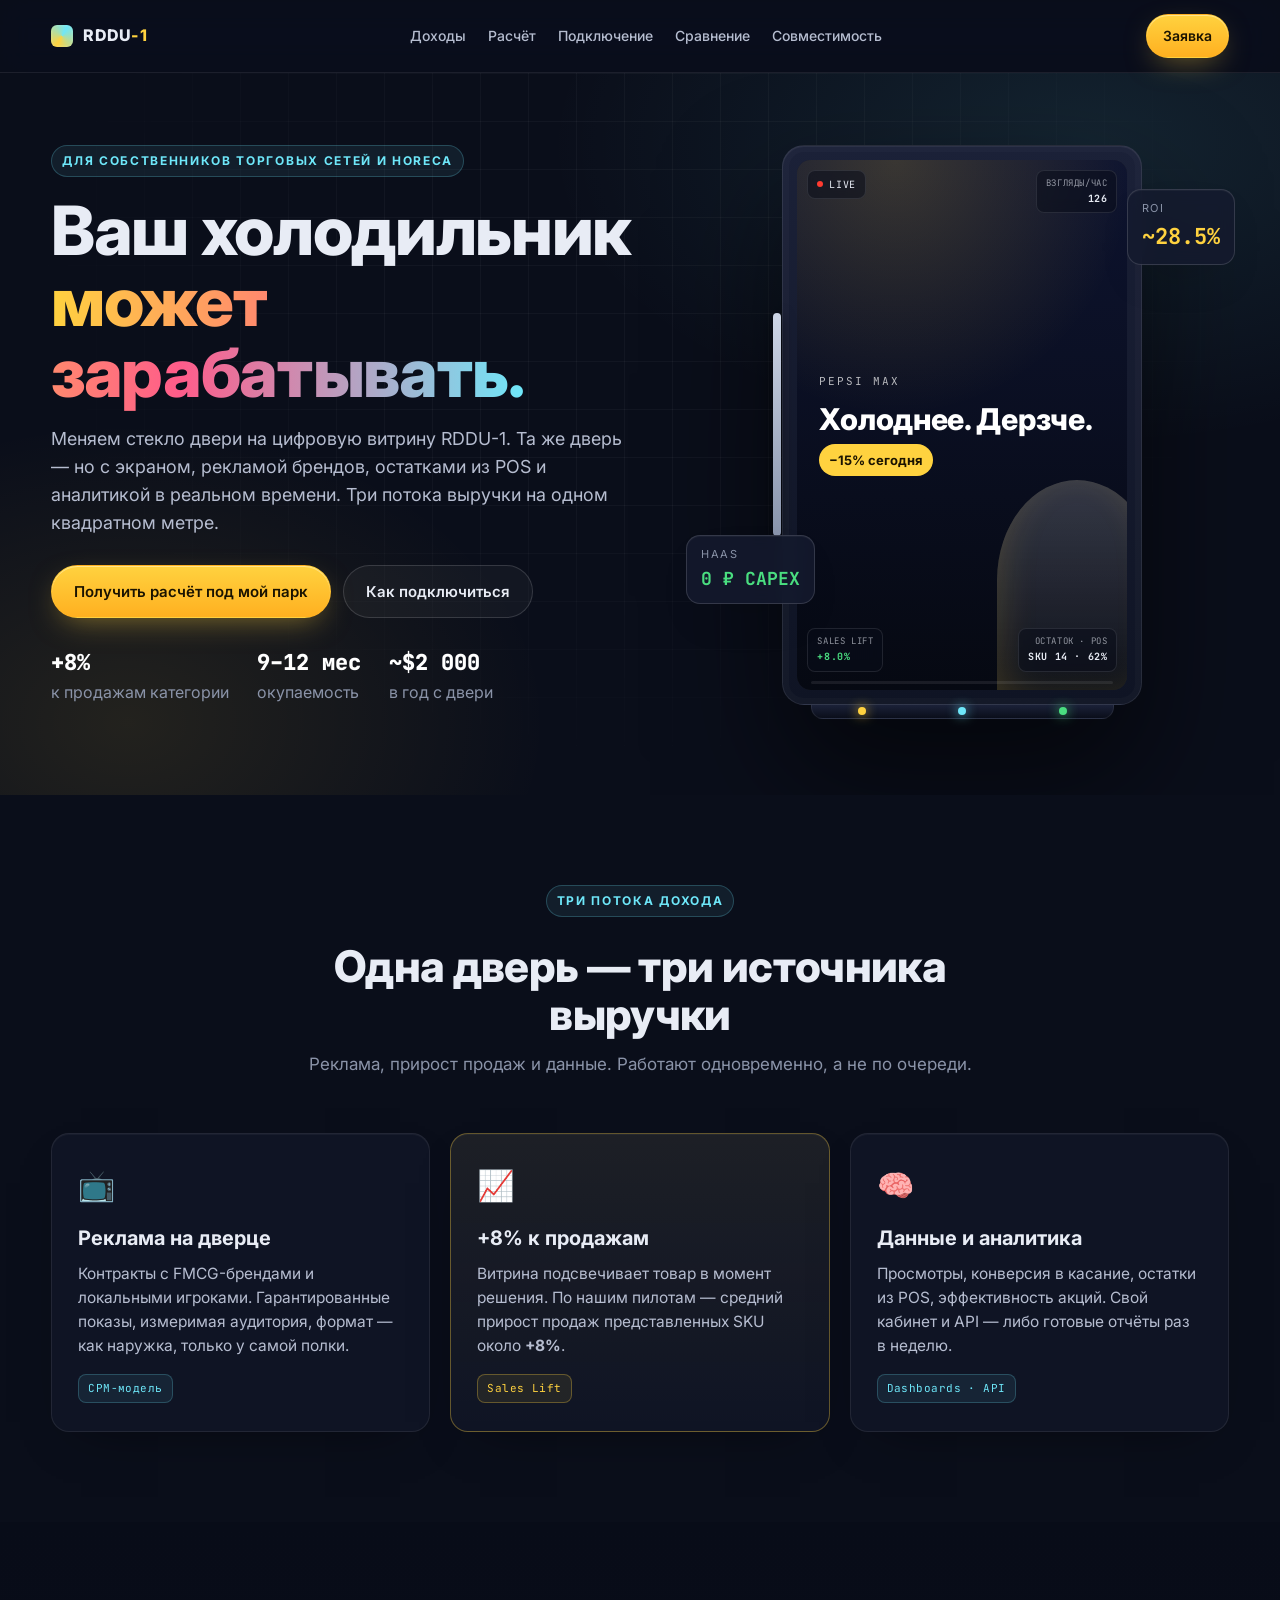
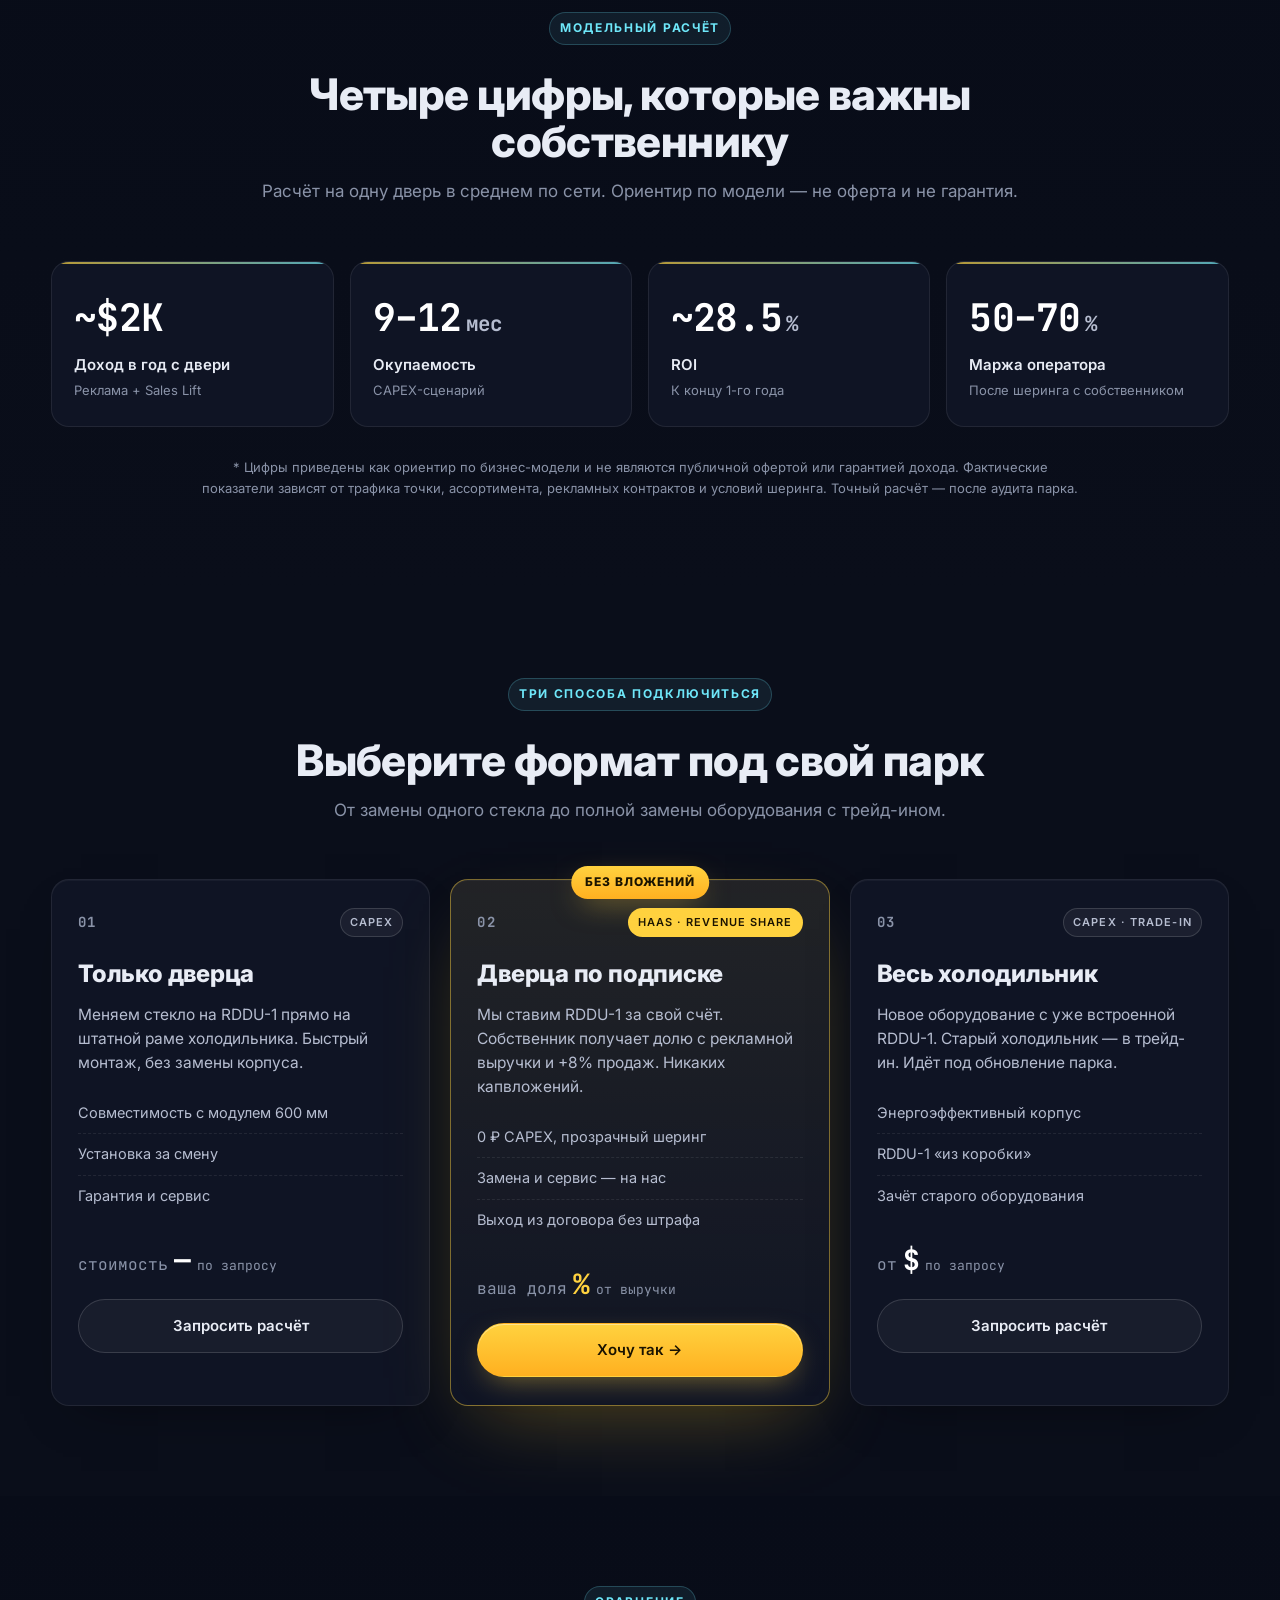
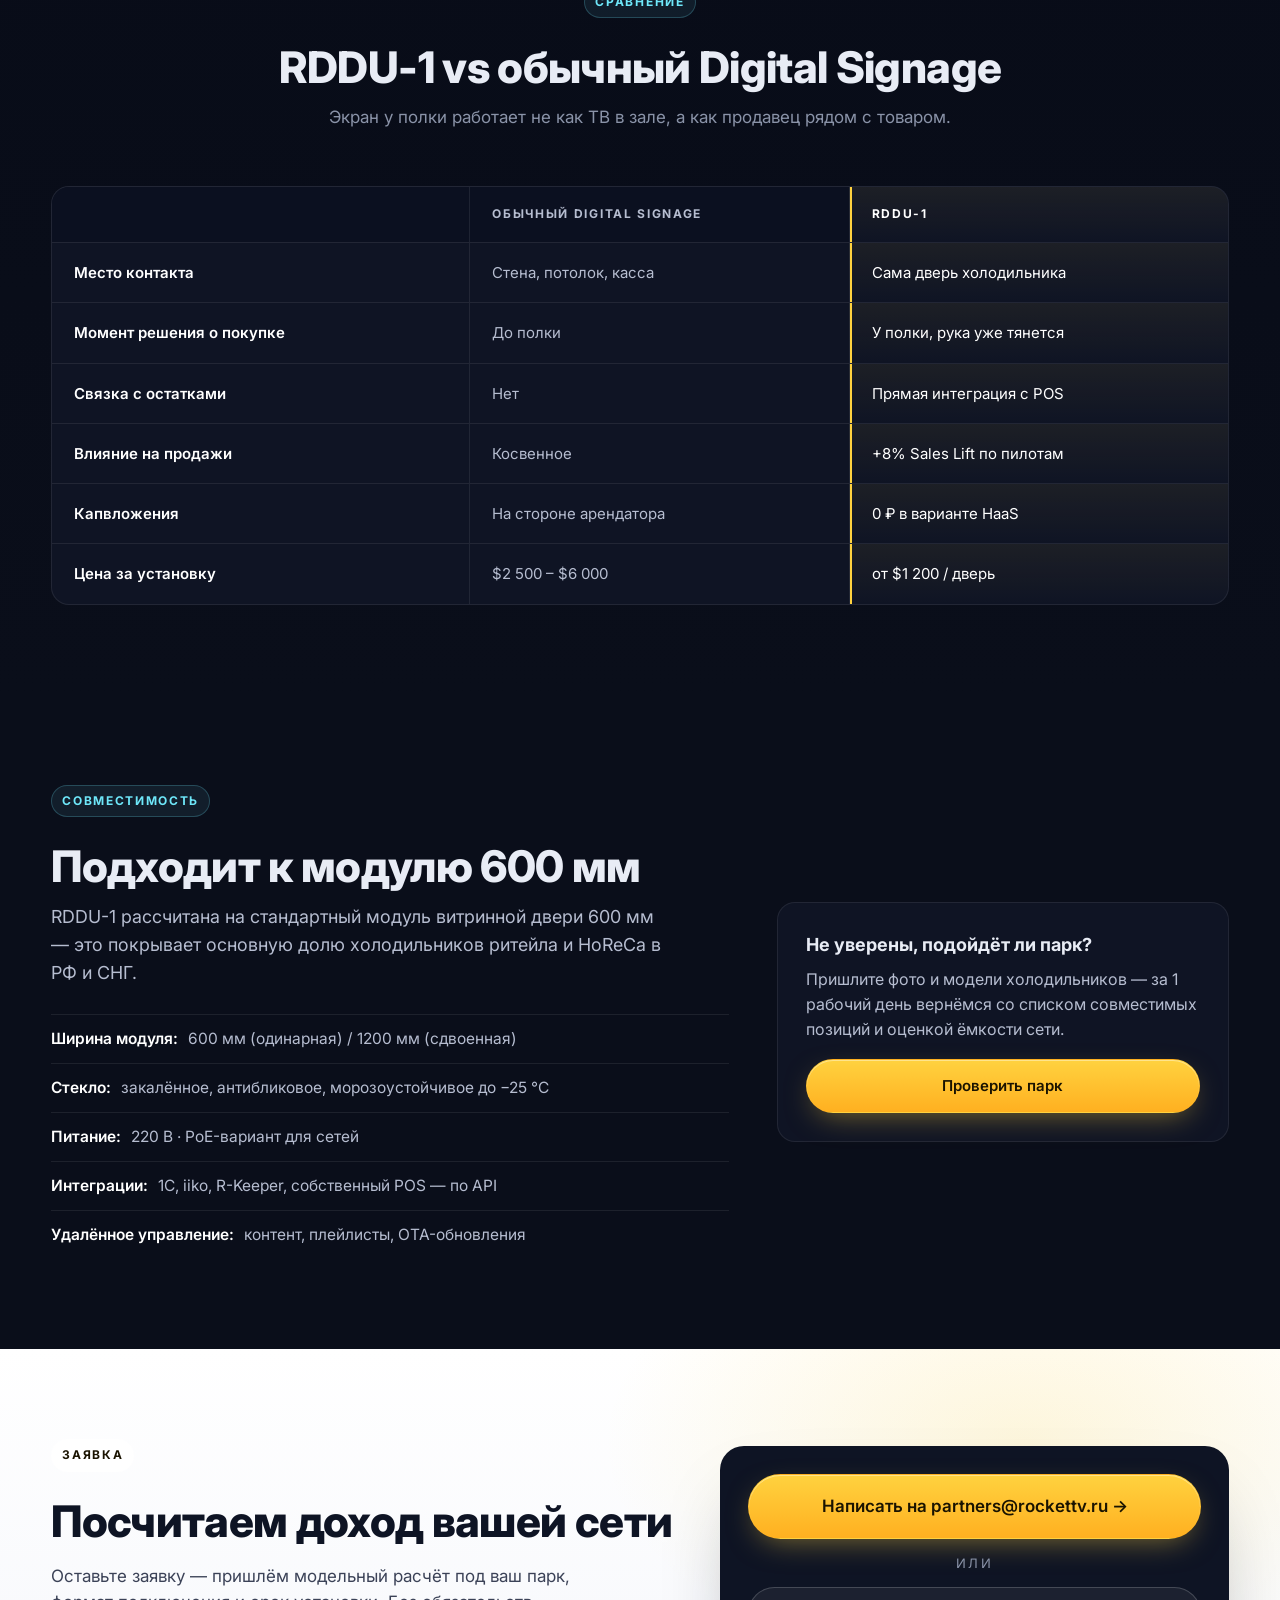
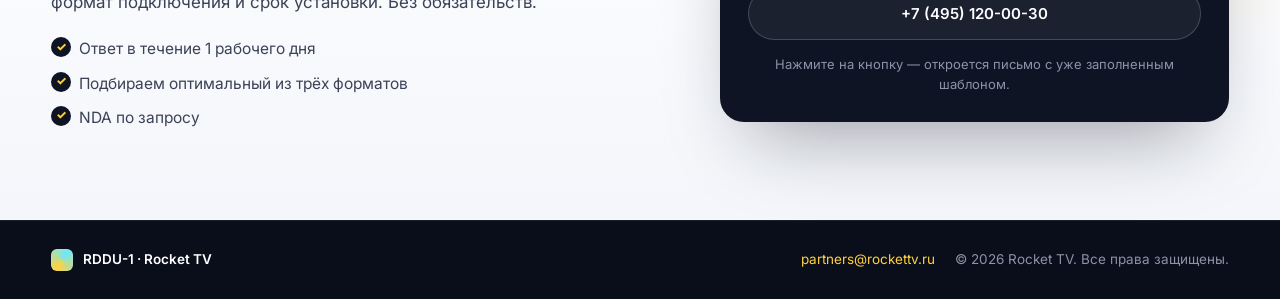
==== index.html @ 563e914f "feat: initial RDDU-1 landing" ====
<!doctype html>
<html lang="ru">
<head>
<meta charset="utf-8" />
<meta name="viewport" content="width=device-width, initial-scale=1, viewport-fit=cover" />
<meta name="theme-color" content="#0A0E1A" />
<title>RDDU-1 — Ваш холодильник может зарабатывать</title>
<meta name="description" content="Цифровая дверь-витрина для торгового холодильника: реклама, +8% к продажам, данные с POS. Три способа подключения, окупаемость 9–12 месяцев." />
<link rel="preconnect" href="https://fonts.googleapis.com" />
<link rel="preconnect" href="https://fonts.gstatic.com" crossorigin />
<link href="https://fonts.googleapis.com/css2?family=Inter:wght@400;500;600;700;800&family=JetBrains+Mono:wght@500;700&display=swap" rel="stylesheet" />
<link rel="stylesheet" href="styles.css" />
</head>
<body>

<!-- HEADER -->
<header class="hdr" id="top">
  <div class="wrap hdr__inner">
    <a class="logo" href="#top" aria-label="RDDU-1">
      <span class="logo__mark" aria-hidden="true"></span>
      <span class="logo__text">RDDU<span>-1</span></span>
    </a>
    <nav class="nav" aria-label="Главная навигация">
      <a href="#streams">Доходы</a>
      <a href="#math">Расчёт</a>
      <a href="#ways">Подключение</a>
      <a href="#vs">Сравнение</a>
      <a href="#fit">Совместимость</a>
    </nav>
    <a class="btn btn--primary btn--sm" href="#cta">Заявка</a>
  </div>
</header>

<!-- HERO -->
<section class="hero">
  <div class="wrap hero__grid">
    <div class="hero__copy">
      <span class="eyebrow">Для собственников торговых сетей и HoReCa</span>
      <h1 class="h1">
        Ваш холодильник <br />
        <span class="grad">может зарабатывать.</span>
      </h1>
      <p class="lead">
        Меняем стекло двери на цифровую витрину RDDU-1. Та же дверь — но с экраном,
        рекламой брендов, остатками из POS и аналитикой в реальном времени.
        Три потока выручки на одном квадратном метре.
      </p>
      <div class="hero__cta">
        <a class="btn btn--primary" href="#cta">Получить расчёт под мой парк</a>
        <a class="btn btn--ghost" href="#ways">Как подключиться</a>
      </div>
      <ul class="hero__bullets" role="list">
        <li><b>+8%</b> к продажам категории</li>
        <li><b>9–12 мес</b> окупаемость</li>
        <li><b>~$2 000</b> в год с двери</li>
      </ul>
    </div>

    <!-- DOOR MOCKUP -->
    <div class="hero__mock" aria-hidden="true">
      <div class="door" id="door">
        <div class="door__frame">
          <div class="door__handle"></div>
          <div class="door__screen">
            <div class="screen__glare"></div>

            <!-- Ad slide -->
            <div class="ad ad--show" data-ad="0">
              <div class="ad__brand">PEPSI MAX</div>
              <div class="ad__title">Холоднее. Дерзче.</div>
              <div class="ad__sub">−15% сегодня</div>
              <div class="ad__bottle"></div>
            </div>
            <div class="ad" data-ad="1">
              <div class="ad__brand">RED BULL</div>
              <div class="ad__title">Энергия рядом</div>
              <div class="ad__sub">Полка 2 · 4 банки</div>
              <div class="ad__bottle ad__bottle--red"></div>
            </div>
            <div class="ad" data-ad="2">
              <div class="ad__brand">МОЛОКО · ЭКО-ФЕРМА</div>
              <div class="ad__title">Свежая поставка</div>
              <div class="ad__sub">2 ч назад</div>
              <div class="ad__bottle ad__bottle--milk"></div>
            </div>

            <!-- Live HUD overlays -->
            <div class="hud hud--tl">
              <span class="hud__dot"></span> LIVE
            </div>
            <div class="hud hud--tr">
              <span class="hud__label">Взгляды/час</span>
              <span class="hud__val" id="views">128</span>
            </div>
            <div class="hud hud--bl">
              <span class="hud__label">Sales Lift</span>
              <span class="hud__val hud__val--up">+8.0%</span>
            </div>
            <div class="hud hud--br">
              <span class="hud__label">Остаток · POS</span>
              <span class="hud__val">SKU 14 · 62%</span>
            </div>

            <!-- progress bar -->
            <div class="progress"><i></i></div>
          </div>
        </div>
        <div class="door__shelf">
          <span></span><span></span><span></span>
        </div>
      </div>
      <div class="floor"></div>
      <div class="badge-roi">
        <span>ROI</span>
        <b>~28.5%</b>
      </div>
      <div class="badge-haas">
        <span>HaaS</span>
        <b>0 ₽ CAPEX</b>
      </div>
    </div>
  </div>
</section>

<!-- STREAMS -->
<section class="section" id="streams">
  <div class="wrap">
    <header class="sec-head">
      <span class="eyebrow">Три потока дохода</span>
      <h2 class="h2">Одна дверь — три источника выручки</h2>
      <p class="sec-sub">Реклама, прирост продаж и данные. Работают одновременно, а не по очереди.</p>
    </header>

    <div class="cards">
      <article class="card">
        <div class="card__icon">📺</div>
        <h3>Реклама на дверце</h3>
        <p>Контракты с FMCG-брендами и локальными игроками. Гарантированные показы, измеримая аудитория, формат — как наружка, только у самой полки.</p>
        <div class="card__tag">CPM-модель</div>
      </article>
      <article class="card card--accent">
        <div class="card__icon">📈</div>
        <h3>+8% к продажам</h3>
        <p>Витрина подсвечивает товар в момент решения. По нашим пилотам — средний прирост продаж представленных SKU около <b>+8%</b>.</p>
        <div class="card__tag">Sales Lift</div>
      </article>
      <article class="card">
        <div class="card__icon">🧠</div>
        <h3>Данные и аналитика</h3>
        <p>Просмотры, конверсия в касание, остатки из POS, эффективность акций. Свой кабинет и API — либо готовые отчёты раз в неделю.</p>
        <div class="card__tag">Dashboards · API</div>
      </article>
    </div>
  </div>
</section>

<!-- MATH -->
<section class="section section--alt" id="math">
  <div class="wrap">
    <header class="sec-head">
      <span class="eyebrow">Модельный расчёт</span>
      <h2 class="h2">Четыре цифры, которые важны собственнику</h2>
      <p class="sec-sub">Расчёт на одну дверь в среднем по сети. Ориентир по модели — не оферта и не гарантия.</p>
    </header>

    <div class="stats">
      <div class="stat">
        <div class="stat__num">~$2K</div>
        <div class="stat__lab">Доход в год с двери</div>
        <div class="stat__hint">Реклама + Sales Lift</div>
      </div>
      <div class="stat">
        <div class="stat__num">9–12<span>мес</span></div>
        <div class="stat__lab">Окупаемость</div>
        <div class="stat__hint">CAPEX-сценарий</div>
      </div>
      <div class="stat">
        <div class="stat__num">~28.5<span>%</span></div>
        <div class="stat__lab">ROI</div>
        <div class="stat__hint">К концу 1-го года</div>
      </div>
      <div class="stat">
        <div class="stat__num">50–70<span>%</span></div>
        <div class="stat__lab">Маржа оператора</div>
        <div class="stat__hint">После шеринга с собственником</div>
      </div>
    </div>

    <p class="disclaimer">
      * Цифры приведены как ориентир по бизнес-модели и не являются публичной офертой
      или гарантией дохода. Фактические показатели зависят от трафика точки, ассортимента,
      рекламных контрактов и условий шеринга. Точный расчёт — после аудита парка.
    </p>
  </div>
</section>

<!-- WAYS -->
<section class="section" id="ways">
  <div class="wrap">
    <header class="sec-head">
      <span class="eyebrow">Три способа подключиться</span>
      <h2 class="h2">Выберите формат под свой парк</h2>
      <p class="sec-sub">От замены одного стекла до полной замены оборудования с трейд-ином.</p>
    </header>

    <div class="ways">
      <article class="way">
        <div class="way__top">
          <span class="way__num">01</span>
          <span class="way__chip">CAPEX</span>
        </div>
        <h3>Только дверца</h3>
        <p class="way__lead">Меняем стекло на RDDU-1 прямо на штатной раме холодильника. Быстрый монтаж, без замены корпуса.</p>
        <ul class="way__list">
          <li>Совместимость с модулем 600 мм</li>
          <li>Установка за смену</li>
          <li>Гарантия и сервис</li>
        </ul>
        <div class="way__price">
          <span>стоимость</span><b>—</b><i>по запросу</i>
        </div>
        <a class="btn btn--ghost btn--block" href="#cta" data-prefill="door">Запросить расчёт</a>
      </article>

      <article class="way way--featured">
        <div class="way__ribbon">Без вложений</div>
        <div class="way__top">
          <span class="way__num">02</span>
          <span class="way__chip way__chip--accent">HaaS · Revenue share</span>
        </div>
        <h3>Дверца по подписке</h3>
        <p class="way__lead">Мы ставим RDDU-1 за свой счёт. Собственник получает долю с рекламной выручки и +8% продаж. Никаких капвложений.</p>
        <ul class="way__list">
          <li>0 ₽ CAPEX, прозрачный шеринг</li>
          <li>Замена и сервис — на нас</li>
          <li>Выход из договора без штрафа</li>
        </ul>
        <div class="way__price way__price--alt">
          <span>ваша доля</span><b>%</b><i>от выручки</i>
        </div>
        <a class="btn btn--primary btn--block" href="#cta" data-prefill="haas">Хочу так →</a>
      </article>

      <article class="way">
        <div class="way__top">
          <span class="way__num">03</span>
          <span class="way__chip">CAPEX · Trade-in</span>
        </div>
        <h3>Весь холодильник</h3>
        <p class="way__lead">Новое оборудование с уже встроенной RDDU-1. Старый холодильник — в трейд-ин. Идёт под обновление парка.</p>
        <ul class="way__list">
          <li>Энергоэффективный корпус</li>
          <li>RDDU-1 «из коробки»</li>
          <li>Зачёт старого оборудования</li>
        </ul>
        <div class="way__price">
          <span>от</span><b>$</b><i>по запросу</i>
        </div>
        <a class="btn btn--ghost btn--block" href="#cta" data-prefill="full">Запросить расчёт</a>
      </article>
    </div>
  </div>
</section>

<!-- VS -->
<section class="section section--alt" id="vs">
  <div class="wrap">
    <header class="sec-head">
      <span class="eyebrow">Сравнение</span>
      <h2 class="h2">RDDU-1 vs обычный Digital Signage</h2>
      <p class="sec-sub">Экран у полки работает не как ТВ в зале, а как продавец рядом с товаром.</p>
    </header>

    <div class="vs">
      <div class="vs__row vs__row--head">
        <div></div>
        <div class="vs__col">Обычный Digital Signage</div>
        <div class="vs__col vs__col--us">RDDU-1</div>
      </div>
      <div class="vs__row">
        <div class="vs__lab">Место контакта</div>
        <div class="vs__col">Стена, потолок, касса</div>
        <div class="vs__col vs__col--us">Сама дверь холодильника</div>
      </div>
      <div class="vs__row">
        <div class="vs__lab">Момент решения о покупке</div>
        <div class="vs__col">До полки</div>
        <div class="vs__col vs__col--us">У полки, рука уже тянется</div>
      </div>
      <div class="vs__row">
        <div class="vs__lab">Связка с остатками</div>
        <div class="vs__col">Нет</div>
        <div class="vs__col vs__col--us">Прямая интеграция с POS</div>
      </div>
      <div class="vs__row">
        <div class="vs__lab">Влияние на продажи</div>
        <div class="vs__col">Косвенное</div>
        <div class="vs__col vs__col--us">+8% Sales Lift по пилотам</div>
      </div>
      <div class="vs__row">
        <div class="vs__lab">Капвложения</div>
        <div class="vs__col">На стороне арендатора</div>
        <div class="vs__col vs__col--us">0 ₽ в варианте HaaS</div>
      </div>
      <div class="vs__row">
        <div class="vs__lab">Цена за установку</div>
        <div class="vs__col">$2 500 – $6 000</div>
        <div class="vs__col vs__col--us">от $1 200 / дверь</div>
      </div>
    </div>
  </div>
</section>

<!-- FIT -->
<section class="section" id="fit">
  <div class="wrap fit__grid">
    <div>
      <span class="eyebrow">Совместимость</span>
      <h2 class="h2">Подходит к модулю 600 мм</h2>
      <p class="lead lead--dark">
        RDDU-1 рассчитана на стандартный модуль витринной двери 600 мм —
        это покрывает основную долю холодильников ритейла и HoReCa в РФ и СНГ.
      </p>
      <ul class="fit__list">
        <li><b>Ширина модуля:</b> 600 мм (одинарная) / 1200 мм (сдвоенная)</li>
        <li><b>Стекло:</b> закалённое, антибликовое, морозоустойчивое до −25 °C</li>
        <li><b>Питание:</b> 220 В · PoE-вариант для сетей</li>
        <li><b>Интеграции:</b> 1С, iiko, R-Keeper, собственный POS — по API</li>
        <li><b>Удалённое управление:</b> контент, плейлисты, OTA-обновления</li>
      </ul>
    </div>
    <aside class="fit__card">
      <div class="fit__cardHead">Не уверены, подойдёт ли парк?</div>
      <p>Пришлите фото и модели холодильников — за 1 рабочий день вернёмся со списком совместимых позиций и оценкой ёмкости сети.</p>
      <a class="btn btn--primary btn--block" href="#cta" data-prefill="fit">Проверить парк</a>
    </aside>
  </div>
</section>

<!-- CTA -->
<section class="cta" id="cta">
  <div class="wrap cta__inner">
    <div class="cta__copy">
      <span class="eyebrow eyebrow--light">Заявка</span>
      <h2 class="h2 h2--light">Посчитаем доход вашей сети</h2>
      <p>Оставьте заявку — пришлём модельный расчёт под ваш парк, формат подключения и срок установки. Без обязательств.</p>
      <ul class="cta__list">
        <li>Ответ в течение 1 рабочего дня</li>
        <li>Подбираем оптимальный из трёх форматов</li>
        <li>NDA по запросу</li>
      </ul>
    </div>
    <div class="cta__panel">
      <a class="btn btn--primary btn--xl btn--block" id="mailBtn" href="#">
        Написать на partners@rockettv.ru →
      </a>
      <div class="cta__or">или</div>
      <a class="btn btn--ghost btn--block" href="tel:+74951200030">+7 (495) 120-00-30</a>
      <p class="cta__hint">Нажмите на кнопку — откроется письмо с уже заполненным шаблоном.</p>
    </div>
  </div>
</section>

<footer class="ftr">
  <div class="wrap ftr__inner">
    <div class="ftr__brand">
      <span class="logo__mark" aria-hidden="true"></span>
      <span>RDDU-1 · Rocket TV</span>
    </div>
    <div class="ftr__meta">
      <a href="mailto:partners@rockettv.ru">partners@rockettv.ru</a>
      <span>© <span id="yr"></span> Rocket TV. Все права защищены.</span>
    </div>
  </div>
</footer>

<script src="app.js"></script>
</body>
</html>
---- styles.css ----
/* ============ tokens ============ */
:root{
  --bg:#0A0E1A;
  --bg-2:#0F1424;
  --bg-3:#141A2E;
  --line:rgba(255,255,255,.08);
  --line-2:rgba(255,255,255,.14);
  --text:#E8ECF5;
  --muted:#8A93A8;
  --muted-2:#B6BDD0;
  --accent:#FFD23F;        /* warm yellow — деньги */
  --accent-2:#FFB020;
  --cyan:#6EE7F9;          /* live / signage */
  --green:#4ADE80;
  --pink:#FF5C8A;
  --radius:18px;
  --radius-sm:12px;
  --shadow:0 30px 80px -30px rgba(0,0,0,.55);
  --shadow-card:0 1px 0 rgba(255,255,255,.04) inset, 0 20px 50px -30px rgba(0,0,0,.6);
}

*{box-sizing:border-box}
html,body{margin:0;padding:0}
html{scroll-behavior:smooth}
body{
  font-family:'Inter',system-ui,-apple-system,Segoe UI,Roboto,sans-serif;
  background:var(--bg);
  color:var(--text);
  line-height:1.55;
  -webkit-font-smoothing:antialiased;
  text-rendering:optimizeLegibility;
  overflow-x:hidden;
}
a{color:inherit;text-decoration:none}
img{max-width:100%;display:block}

.wrap{
  width:min(1180px,92vw);
  margin-inline:auto;
}

/* ============ buttons ============ */
.btn{
  display:inline-flex;align-items:center;justify-content:center;gap:.5em;
  padding:14px 22px;border-radius:999px;font-weight:600;font-size:15px;
  border:1px solid transparent;cursor:pointer;transition:transform .2s, background .2s, border-color .2s, color .2s;
  white-space:nowrap;
}
.btn--sm{padding:10px 16px;font-size:14px}
.btn--xl{padding:18px 26px;font-size:17px}
.btn--block{width:100%}
.btn--primary{
  background:linear-gradient(180deg,var(--accent) 0%, var(--accent-2) 100%);
  color:#1A1300;
  box-shadow:0 10px 30px -10px rgba(255,210,63,.5), 0 1px 0 rgba(255,255,255,.4) inset;
}
.btn--primary:hover{transform:translateY(-1px)}
.btn--ghost{
  background:rgba(255,255,255,.04);
  border-color:var(--line-2);
  color:var(--text);
}
.btn--ghost:hover{background:rgba(255,255,255,.08);border-color:rgba(255,255,255,.25)}

/* ============ header ============ */
.hdr{
  position:sticky;top:0;z-index:50;
  backdrop-filter:saturate(160%) blur(14px);
  background:rgba(10,14,26,.6);
  border-bottom:1px solid var(--line);
}
.hdr__inner{
  display:flex;align-items:center;justify-content:space-between;gap:24px;
  padding:14px 0;
}
.logo{display:inline-flex;align-items:center;gap:10px;font-weight:800;letter-spacing:.02em}
.logo__mark{
  width:22px;height:22px;border-radius:6px;
  background:conic-gradient(from 210deg, var(--accent), var(--cyan), var(--accent));
  box-shadow:0 0 0 2px rgba(255,255,255,.06) inset;
}
.logo__text span{color:var(--accent)}
.nav{display:flex;gap:22px}
.nav a{
  color:var(--muted-2);font-size:14px;font-weight:500;
  transition:color .15s;
}
.nav a:hover{color:#fff}
@media (max-width:860px){
  .nav{display:none}
}

/* ============ hero ============ */
.hero{
  position:relative;
  padding:72px 0 90px;
  overflow:hidden;
  background:
    radial-gradient(900px 500px at 85% 10%, rgba(110,231,249,.10), transparent 60%),
    radial-gradient(700px 500px at 10% 90%, rgba(255,210,63,.10), transparent 60%),
    var(--bg);
}
.hero::before{
  content:"";position:absolute;inset:0;pointer-events:none;
  background-image:
    linear-gradient(rgba(255,255,255,.035) 1px, transparent 1px),
    linear-gradient(90deg, rgba(255,255,255,.035) 1px, transparent 1px);
  background-size:48px 48px;
  mask-image:radial-gradient(ellipse at 50% 30%, #000 30%, transparent 70%);
}
.hero__grid{
  position:relative;
  display:grid;
  grid-template-columns:1.05fr .95fr;
  gap:56px;
  align-items:center;
}
.eyebrow{
  display:inline-block;
  font-size:12px;letter-spacing:.14em;text-transform:uppercase;
  color:var(--cyan);font-weight:700;
  padding:6px 10px;border-radius:999px;
  background:rgba(110,231,249,.08);
  border:1px solid rgba(110,231,249,.22);
  margin-bottom:18px;
}
.eyebrow--light{color:#1A1300;background:rgba(255,255,255,.92);border-color:transparent}
.h1{
  font-size:clamp(36px,5.4vw,68px);
  font-weight:800;line-height:1.04;letter-spacing:-.02em;
  margin:0 0 18px;
}
.grad{
  background:linear-gradient(90deg,#FFD23F 0%, #FF5C8A 50%, #6EE7F9 100%);
  -webkit-background-clip:text;background-clip:text;color:transparent;
}
.lead{
  color:var(--muted-2);
  font-size:clamp(16px,1.4vw,19px);
  max-width:56ch;margin:0 0 28px;
}
.lead--dark{color:var(--muted-2)}
.hero__cta{display:flex;gap:12px;flex-wrap:wrap;margin-bottom:28px}
.hero__bullets{
  list-style:none;margin:0;padding:0;
  display:flex;gap:28px;flex-wrap:wrap;
}
.hero__bullets li{color:var(--muted)}
.hero__bullets b{
  display:block;font-size:22px;font-weight:800;color:#fff;
  font-family:'JetBrains Mono',monospace;
}

/* ============ door mockup ============ */
.hero__mock{
  position:relative;
  display:flex;justify-content:center;align-items:flex-end;
  min-height:560px;
}
.door{
  position:relative;
  width:min(360px,80%);
  aspect-ratio: 360 / 560;
  perspective:1200px;
  filter: drop-shadow(0 60px 60px rgba(0,0,0,.55));
  animation: doorFloat 7s ease-in-out infinite;
}
@keyframes doorFloat{
  0%,100%{transform:translateY(0) rotateY(-4deg)}
  50%{transform:translateY(-8px) rotateY(-2deg)}
}
.door__frame{
  position:absolute;inset:0;
  border-radius:22px;
  background:linear-gradient(180deg,#1B2138 0%, #0F1424 100%);
  border:1px solid rgba(255,255,255,.10);
  box-shadow:
    0 1px 0 rgba(255,255,255,.06) inset,
    0 0 0 6px rgba(255,255,255,.02) inset;
  padding:14px;
  display:flex;
}
.door__handle{
  position:absolute;
  left:-10px;top:30%;height:40%;width:8px;border-radius:4px;
  background:linear-gradient(180deg,#cdd5e6,#8893ab);
  box-shadow:0 4px 14px rgba(0,0,0,.5);
}
.door__screen{
  position:relative;flex:1;
  border-radius:14px;
  background:#0A0E1A;
  overflow:hidden;
  isolation:isolate;
  box-shadow:0 0 0 1px rgba(255,255,255,.08) inset;
}
.screen__glare{
  position:absolute;inset:0;z-index:5;pointer-events:none;
  background:linear-gradient(115deg,
    rgba(255,255,255,0) 30%,
    rgba(255,255,255,.10) 45%,
    rgba(255,255,255,0) 60%);
  transform:translateX(-100%);
  animation: glare 6s ease-in-out infinite;
}
@keyframes glare{
  0%,70%{transform:translateX(-100%)}
  85%{transform:translateX(100%)}
  100%{transform:translateX(100%)}
}
.door__shelf{
  position:absolute;left:8%;right:8%;bottom:-14px;height:14px;
  border-radius:0 0 12px 12px;
  background:linear-gradient(180deg,#1B2138,#0A0E1A);
  border:1px solid rgba(255,255,255,.08);
  border-top:0;
  display:flex;justify-content:space-around;align-items:center;
}
.door__shelf span{width:8px;height:8px;border-radius:50%;background:#FFD23F;box-shadow:0 0 12px #FFD23F}
.door__shelf span:nth-child(2){background:var(--cyan);box-shadow:0 0 12px var(--cyan)}
.door__shelf span:nth-child(3){background:var(--green);box-shadow:0 0 12px var(--green)}

.floor{
  position:absolute;left:50%;bottom:-10px;transform:translateX(-50%);
  width:80%;height:30px;border-radius:50%;
  background:radial-gradient(closest-side, rgba(0,0,0,.7), transparent 70%);
  filter:blur(6px);z-index:-1;
}

/* ads inside screen */
.ad{
  position:absolute;inset:0;
  padding:24px 22px;
  display:flex;flex-direction:column;justify-content:center;
  opacity:0;transform:translateY(8px);
  transition:opacity .6s ease, transform .6s ease;
  background:radial-gradient(120% 80% at 30% 0%, rgba(255,210,63,.18), transparent 60%),
             linear-gradient(180deg,#0E1430 0%, #060912 100%);
}
.ad[data-ad="1"]{
  background:radial-gradient(120% 80% at 70% 100%, rgba(255,92,138,.28), transparent 60%),
             linear-gradient(180deg,#1A0A1E 0%, #06050F 100%);
}
.ad[data-ad="2"]{
  background:radial-gradient(120% 80% at 50% 0%, rgba(110,231,249,.22), transparent 60%),
             linear-gradient(180deg,#08182A 0%, #050B14 100%);
}
.ad--show{opacity:1;transform:none}
.ad__brand{
  font-family:'JetBrains Mono',monospace;
  font-size:11px;letter-spacing:.18em;color:#fff;opacity:.7;
  margin-bottom:14px;
}
.ad__title{
  font-size:30px;font-weight:800;line-height:1.05;color:#fff;
  margin-bottom:8px;letter-spacing:-.01em;
}
.ad__sub{
  display:inline-block;font-weight:700;font-size:13px;
  color:#1A1300;background:var(--accent);
  padding:6px 10px;border-radius:999px;align-self:flex-start;
}
.ad[data-ad="1"] .ad__sub{background:#FF5C8A;color:#fff}
.ad[data-ad="2"] .ad__sub{background:var(--cyan);color:#003040}

.ad__bottle{
  position:absolute;right:-30px;bottom:-30px;
  width:160px;height:240px;border-radius:80px 80px 30px 30px / 100px 100px 30px 30px;
  background:linear-gradient(180deg, rgba(255,255,255,.18), rgba(255,255,255,.02));
  filter:blur(.2px);
  box-shadow:inset 0 -20px 40px rgba(255,210,63,.2);
}
.ad__bottle--red{box-shadow:inset 0 -20px 40px rgba(255,92,138,.25)}
.ad__bottle--milk{
  background:linear-gradient(180deg,#fff,#cfd8e6);
  box-shadow:inset 0 -20px 40px rgba(255,255,255,.4);
}

/* HUD */
.hud{
  position:absolute;z-index:6;
  font-family:'JetBrains Mono',monospace;font-size:10px;letter-spacing:.06em;
  display:flex;align-items:center;gap:6px;
  padding:6px 9px;border-radius:8px;
  background:rgba(10,14,26,.55);
  backdrop-filter:blur(6px);
  border:1px solid rgba(255,255,255,.10);
  color:#E8ECF5;
}
.hud__label{opacity:.6;text-transform:uppercase;font-size:9px}
.hud__val{font-weight:700}
.hud__val--up{color:var(--green)}
.hud--tl{top:10px;left:10px}
.hud--tr{top:10px;right:10px;flex-direction:column;align-items:flex-end;gap:0}
.hud--bl{bottom:18px;left:10px;flex-direction:column;align-items:flex-start;gap:0}
.hud--br{bottom:18px;right:10px;flex-direction:column;align-items:flex-end;gap:0}
.hud__dot{
  width:6px;height:6px;border-radius:50%;background:#ff3b30;
  box-shadow:0 0 0 0 rgba(255,59,48,.6);
  animation: pulse 1.6s ease-out infinite;
}
@keyframes pulse{
  0%{box-shadow:0 0 0 0 rgba(255,59,48,.6)}
  100%{box-shadow:0 0 0 10px rgba(255,59,48,0)}
}

.progress{
  position:absolute;left:14px;right:14px;bottom:6px;height:3px;
  background:rgba(255,255,255,.08);border-radius:3px;overflow:hidden;z-index:6;
}
.progress i{
  display:block;height:100%;
  background:linear-gradient(90deg,var(--accent),var(--cyan));
  width:0%;
  animation: prog 5s linear infinite;
}
@keyframes prog{ to{ width:100% } }

/* badges around door */
.badge-roi,.badge-haas{
  position:absolute;
  background:rgba(20,26,46,.85);
  border:1px solid var(--line-2);
  border-radius:14px;
  padding:10px 14px;
  display:flex;flex-direction:column;gap:2px;
  box-shadow:var(--shadow-card);
  backdrop-filter:blur(8px);
}
.badge-roi{top:8%;right:-6px;}
.badge-haas{bottom:18%;left:-10px;}
.badge-roi span,.badge-haas span{font-size:11px;letter-spacing:.14em;text-transform:uppercase;color:var(--muted)}
.badge-roi b{font-size:22px;color:var(--accent);font-family:'JetBrains Mono',monospace}
.badge-haas b{font-size:18px;color:var(--green);font-family:'JetBrains Mono',monospace}

@media (max-width:880px){
  .hero{padding:48px 0 60px}
  .hero__grid{grid-template-columns:1fr;gap:32px}
  .hero__mock{min-height:520px;order:-1}
  .door{width:min(280px,70%)}
  .badge-roi{right:-4px}
  .badge-haas{left:-4px}
}

/* ============ sections ============ */
.section{padding:90px 0;position:relative}
.section--alt{background:linear-gradient(180deg,#080C18 0%, #0A0E1A 100%);}
.sec-head{text-align:center;max-width:760px;margin:0 auto 56px}
.h2{
  font-size:clamp(28px,3.4vw,44px);font-weight:800;letter-spacing:-.015em;
  margin:8px 0 12px;line-height:1.1;
}
.h2--light{color:#0E1424}
.sec-sub{color:var(--muted);font-size:17px;margin:0}

/* cards */
.cards{
  display:grid;grid-template-columns:repeat(3,1fr);gap:20px;
}
.card{
  background:var(--bg-2);
  border:1px solid var(--line);
  border-radius:var(--radius);
  padding:28px 26px;
  box-shadow:var(--shadow-card);
  transition:transform .25s, border-color .25s;
}
.card:hover{transform:translateY(-4px);border-color:rgba(255,255,255,.18)}
.card__icon{font-size:30px;margin-bottom:14px}
.card h3{font-size:20px;margin:0 0 8px;font-weight:700}
.card p{color:var(--muted-2);margin:0 0 16px;font-size:15.5px}
.card__tag{
  display:inline-block;font-family:'JetBrains Mono',monospace;font-size:11px;
  padding:5px 9px;border-radius:8px;
  background:rgba(110,231,249,.08);
  color:var(--cyan);
  border:1px solid rgba(110,231,249,.22);
  letter-spacing:.04em;
}
.card--accent{
  border-color:rgba(255,210,63,.35);
  background:linear-gradient(180deg, rgba(255,210,63,.06), rgba(255,210,63,0)) , var(--bg-2);
}
.card--accent .card__tag{
  color:var(--accent);background:rgba(255,210,63,.08);border-color:rgba(255,210,63,.3);
}
@media (max-width:880px){
  .cards{grid-template-columns:1fr}
  .section{padding:64px 0}
  .sec-head{margin-bottom:36px}
}

/* stats */
.stats{
  display:grid;grid-template-columns:repeat(4,1fr);gap:16px;
}
.stat{
  background:var(--bg-2);
  border:1px solid var(--line);
  border-radius:var(--radius);
  padding:26px 22px;
  position:relative;overflow:hidden;
}
.stat::before{
  content:"";position:absolute;left:0;top:0;width:100%;height:2px;
  background:linear-gradient(90deg,var(--accent),var(--cyan));
  opacity:.7;
}
.stat__num{
  font-family:'JetBrains Mono',monospace;
  font-size:clamp(28px,3vw,38px);font-weight:700;
  color:#fff;letter-spacing:-.02em;
  margin-bottom:6px;
}
.stat__num span{font-size:.55em;color:var(--muted-2);margin-left:4px}
.stat__lab{font-size:15px;font-weight:600;color:var(--text);margin-bottom:4px}
.stat__hint{color:var(--muted);font-size:13px}
.disclaimer{
  margin:30px auto 0;max-width:880px;text-align:center;
  font-size:13px;color:var(--muted);line-height:1.6;
}
@media (max-width:880px){
  .stats{grid-template-columns:repeat(2,1fr)}
}

/* ways */
.ways{
  display:grid;grid-template-columns:repeat(3,1fr);gap:20px;
  align-items:stretch;
}
.way{
  position:relative;
  background:var(--bg-2);
  border:1px solid var(--line);
  border-radius:var(--radius);
  padding:28px 26px;
  display:flex;flex-direction:column;
  box-shadow:var(--shadow-card);
  transition:transform .25s, border-color .25s;
}
.way:hover{transform:translateY(-4px)}
.way__top{display:flex;align-items:center;justify-content:space-between;margin-bottom:18px}
.way__num{
  font-family:'JetBrains Mono',monospace;font-weight:700;
  color:var(--muted);font-size:14px;letter-spacing:.08em;
}
.way__chip{
  font-size:11px;letter-spacing:.1em;text-transform:uppercase;
  color:var(--muted-2);
  background:rgba(255,255,255,.05);
  border:1px solid var(--line-2);
  padding:5px 9px;border-radius:999px;
  font-weight:600;
}
.way__chip--accent{color:#1A1300;background:var(--accent);border-color:transparent}
.way h3{font-size:24px;margin:0 0 10px;font-weight:800;letter-spacing:-.01em}
.way__lead{color:var(--muted-2);margin:0 0 18px;font-size:15.5px;min-height:3em}
.way__list{margin:0 0 22px;padding:0;list-style:none}
.way__list li{
  padding:9px 0;border-top:1px dashed var(--line);
  font-size:14.5px;color:var(--muted-2);
}
.way__list li:first-child{border-top:0}
.way__price{
  display:flex;align-items:baseline;gap:6px;
  font-family:'JetBrains Mono',monospace;
  margin-bottom:18px;color:var(--muted);
}
.way__price b{color:#fff;font-size:28px;letter-spacing:-.02em}
.way__price i{font-style:normal;color:var(--muted);font-size:13px}
.way__price--alt b{color:var(--accent)}

.way--featured{
  border-color:rgba(255,210,63,.45);
  background:linear-gradient(180deg, rgba(255,210,63,.08), rgba(255,210,63,0)) , var(--bg-2);
  transform:translateY(-10px);
  box-shadow:0 30px 80px -30px rgba(255,210,63,.35), var(--shadow-card);
}
.way--featured:hover{transform:translateY(-14px)}
.way__ribbon{
  position:absolute;top:-14px;left:50%;transform:translateX(-50%);
  background:linear-gradient(180deg,var(--accent),var(--accent-2));
  color:#1A1300;font-weight:800;font-size:12px;letter-spacing:.08em;
  padding:7px 14px;border-radius:999px;text-transform:uppercase;
  box-shadow:0 10px 30px -10px rgba(255,210,63,.6);
}
@media (max-width:980px){
  .ways{grid-template-columns:1fr}
  .way--featured{transform:none;order:-1}
  .way--featured:hover{transform:translateY(-2px)}
}

/* vs */
.vs{
  border:1px solid var(--line);
  border-radius:var(--radius);
  overflow:hidden;
  background:var(--bg-2);
}
.vs__row{
  display:grid;grid-template-columns:1.1fr 1fr 1fr;
  border-top:1px solid var(--line);
}
.vs__row:first-child{border-top:0}
.vs__row > *{padding:18px 22px;font-size:15px}
.vs__row--head > *{
  background:#0B1020;color:var(--muted);
  font-size:12px;letter-spacing:.14em;text-transform:uppercase;font-weight:700;
}
.vs__lab{font-weight:600;color:#fff}
.vs__col{color:var(--muted-2);border-left:1px solid var(--line)}
.vs__col--us{
  color:#fff;background:linear-gradient(180deg, rgba(255,210,63,.06), transparent);
  position:relative;
}
.vs__col--us::before{
  content:"";position:absolute;left:0;top:0;bottom:0;width:2px;background:var(--accent);
}
@media (max-width:880px){
  .vs__row{grid-template-columns:1fr}
  .vs__col{border-left:0;border-top:1px solid var(--line)}
  .vs__col--us::before{display:none}
}

/* fit */
.fit__grid{
  display:grid;grid-template-columns:1.2fr .8fr;gap:48px;align-items:center;
}
.fit__list{list-style:none;margin:18px 0 0;padding:0}
.fit__list li{
  padding:12px 0;border-top:1px solid var(--line);
  color:var(--muted-2);font-size:15.5px;
}
.fit__list b{color:#fff;font-weight:600;margin-right:6px}
.fit__card{
  background:var(--bg-2);
  border:1px solid var(--line);
  border-radius:var(--radius);
  padding:28px;
}
.fit__cardHead{
  font-size:18px;font-weight:700;margin-bottom:8px;
}
.fit__card p{color:var(--muted-2);margin:0 0 18px}
@media (max-width:880px){
  .fit__grid{grid-template-columns:1fr;gap:28px}
}

/* cta */
.cta{
  padding:90px 0;
  background:
    radial-gradient(700px 400px at 80% 20%, rgba(255,210,63,.18), transparent 60%),
    linear-gradient(180deg,#FFFFFF 0%, #F4F6FB 100%);
  color:#0E1424;
}
.cta__inner{
  display:grid;grid-template-columns:1.1fr .9fr;gap:48px;align-items:center;
}
.cta__copy .h2{color:#0E1424}
.cta__copy p{color:#3B4257;font-size:17px;max-width:48ch}
.cta__list{list-style:none;margin:22px 0 0;padding:0;display:grid;gap:10px}
.cta__list li{
  position:relative;padding-left:28px;color:#3B4257;font-size:15.5px;
}
.cta__list li::before{
  content:"✓";position:absolute;left:0;top:0;
  width:20px;height:20px;border-radius:50%;
  background:#0E1424;color:var(--accent);
  display:grid;place-items:center;font-size:12px;font-weight:800;
}
.cta__panel{
  background:#0E1424;color:#fff;
  border-radius:24px;padding:28px;
  box-shadow:0 40px 80px -30px rgba(14,20,36,.4);
}
.cta__panel .btn--ghost{
  background:rgba(255,255,255,.06);color:#fff;border-color:rgba(255,255,255,.18);
}
.cta__or{
  text-align:center;color:var(--muted);font-size:13px;
  margin:14px 0;letter-spacing:.18em;text-transform:uppercase;
}
.cta__hint{color:var(--muted);font-size:13px;margin:14px 0 0;text-align:center}
@media (max-width:880px){
  .cta__inner{grid-template-columns:1fr;gap:32px}
  .cta{padding:64px 0}
}

/* footer */
.ftr{padding:28px 0;border-top:1px solid var(--line);background:var(--bg)}
.ftr__inner{
  display:flex;align-items:center;justify-content:space-between;gap:16px;flex-wrap:wrap;
  color:var(--muted);font-size:13.5px;
}
.ftr__brand{display:flex;align-items:center;gap:10px;color:#fff;font-weight:600}
.ftr__meta{display:flex;align-items:center;gap:20px;flex-wrap:wrap}
.ftr__meta a{color:var(--accent)}

/* reduced motion */
@media (prefers-reduced-motion: reduce){
  *{animation:none !important; transition:none !important; scroll-behavior:auto !important}
  .door{transform:none}
}
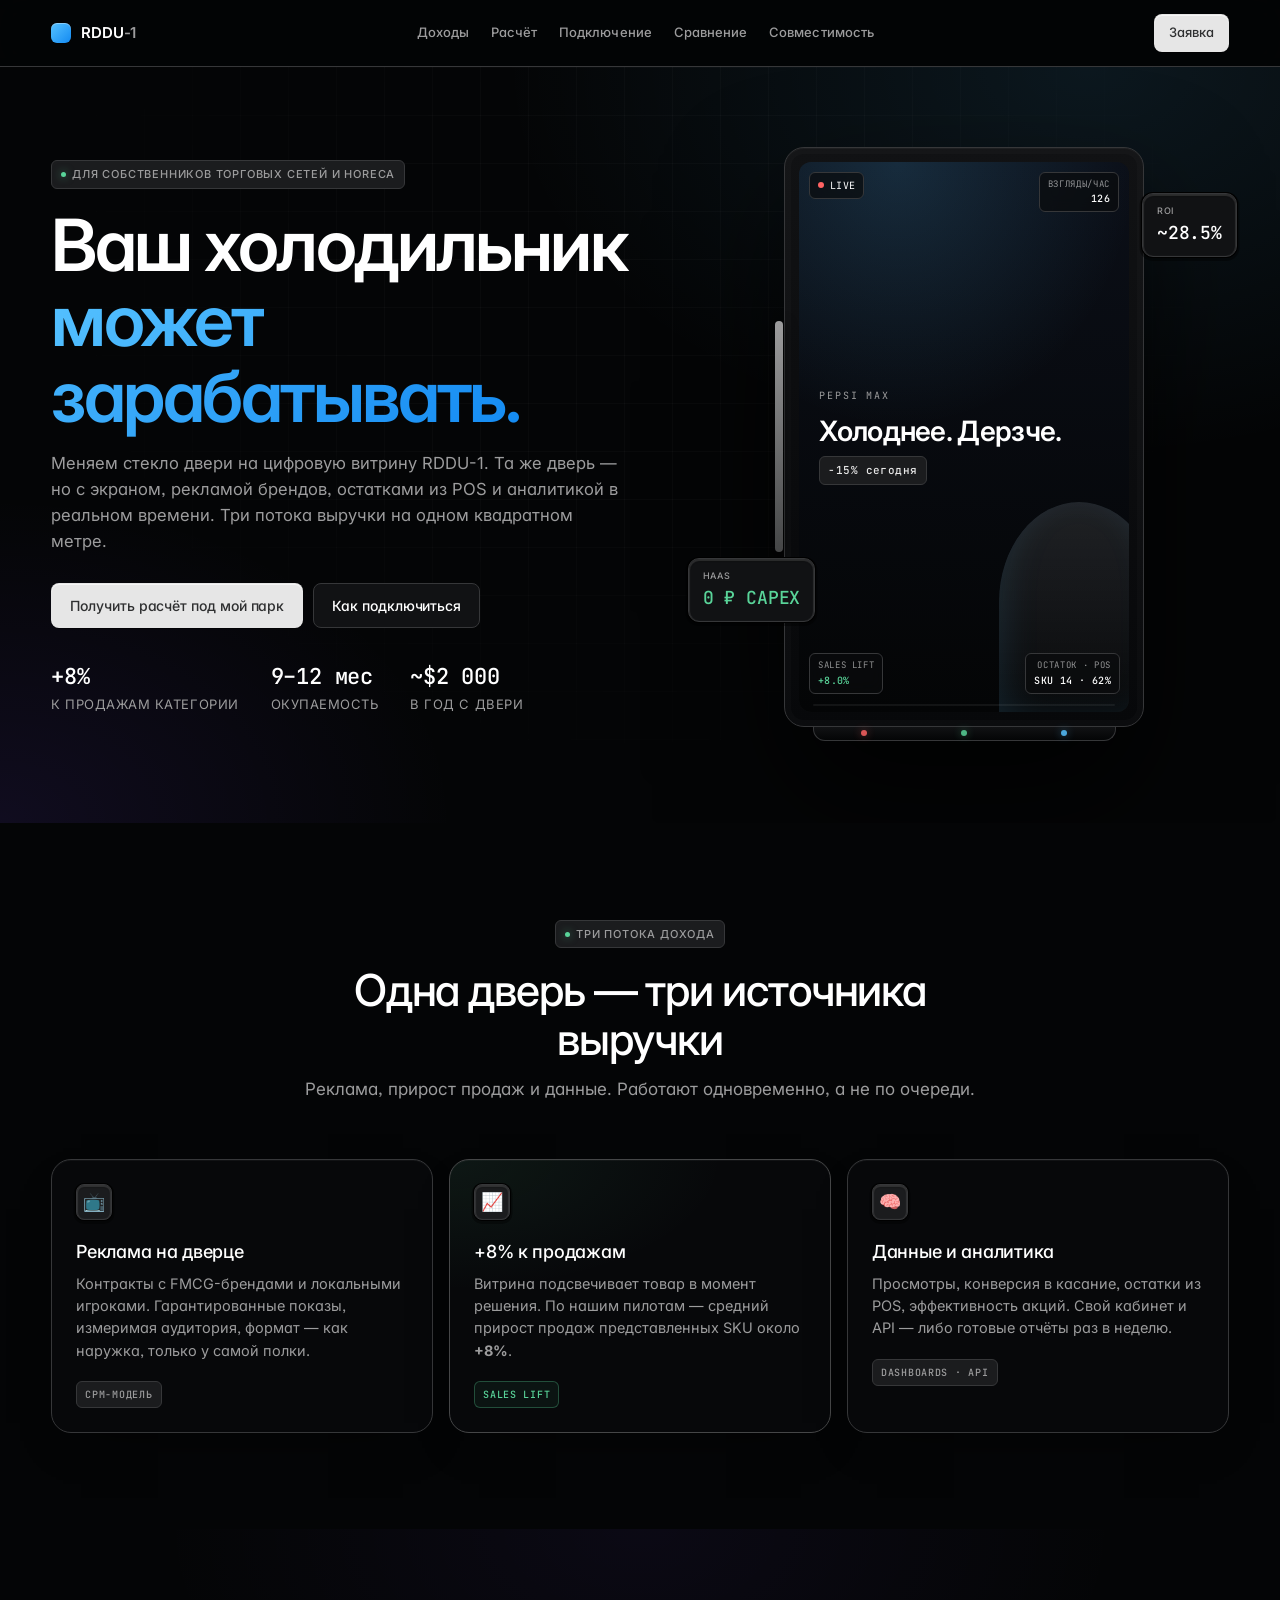
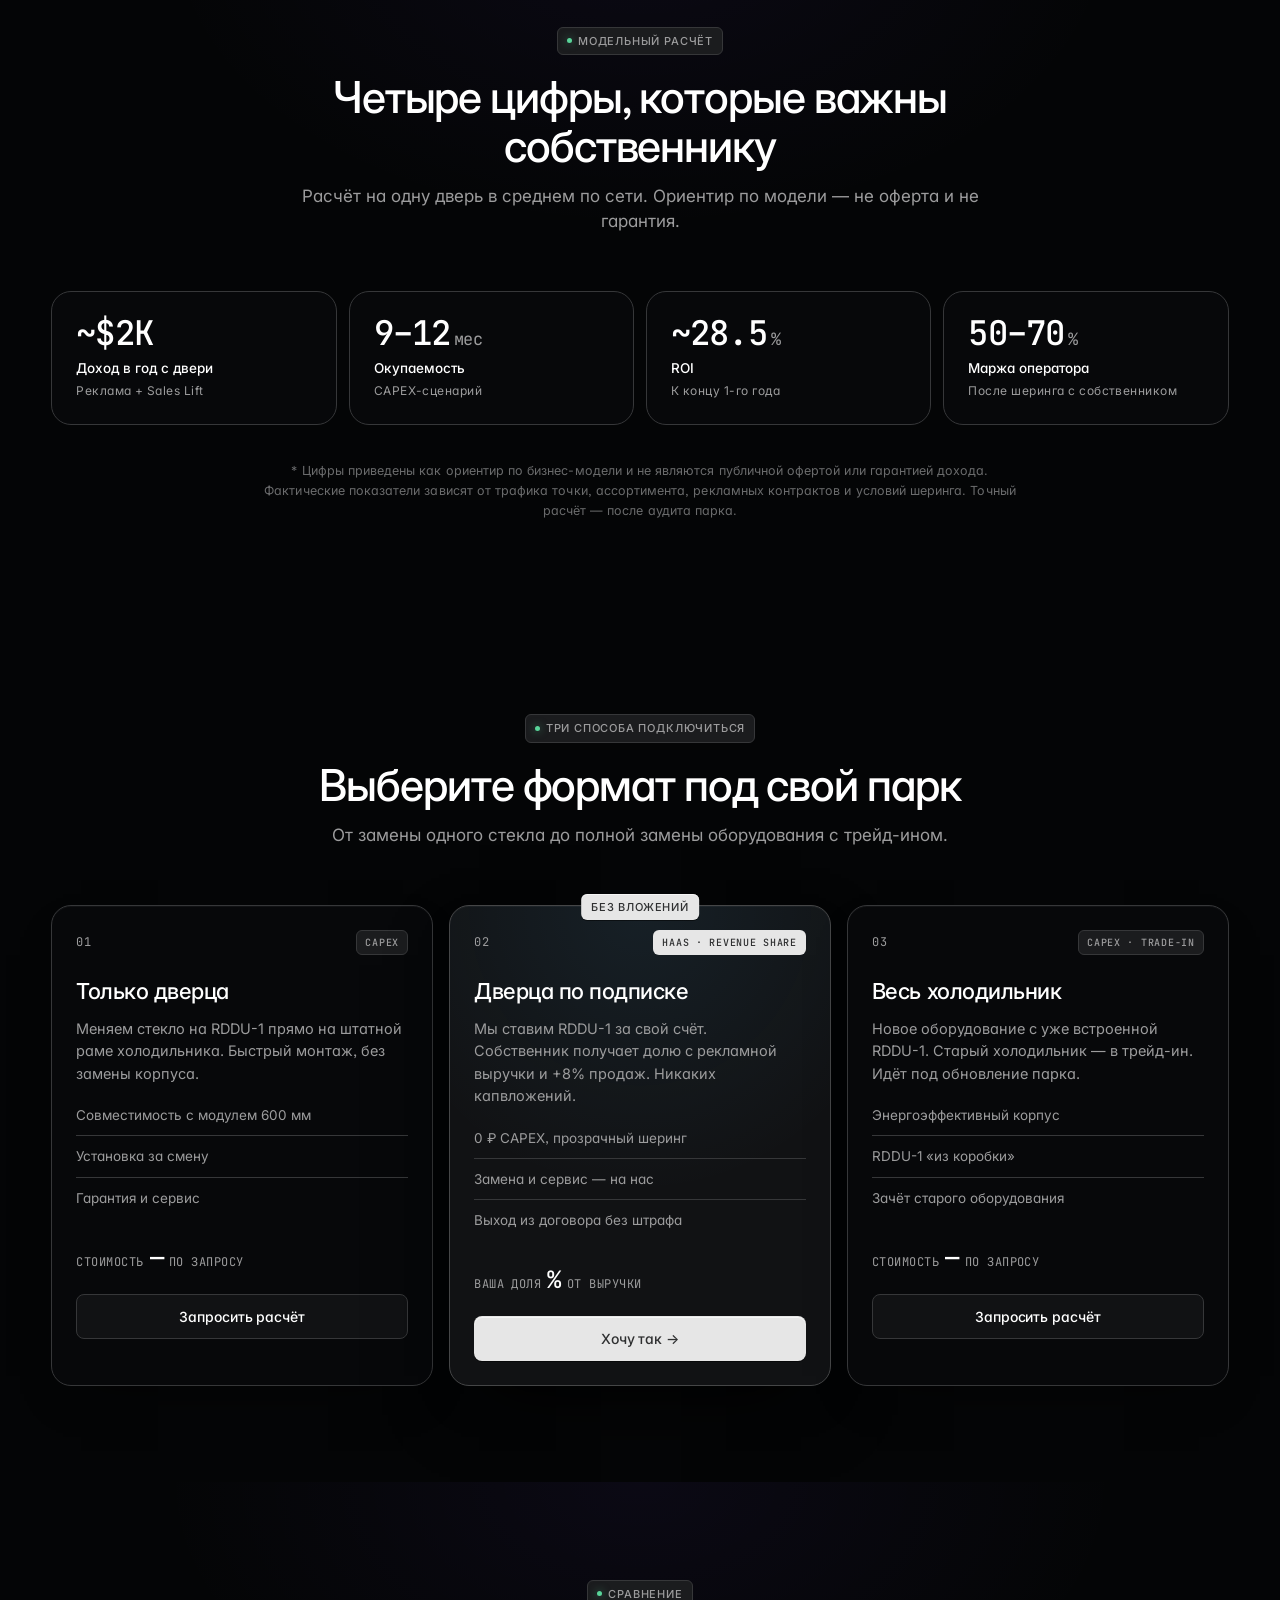
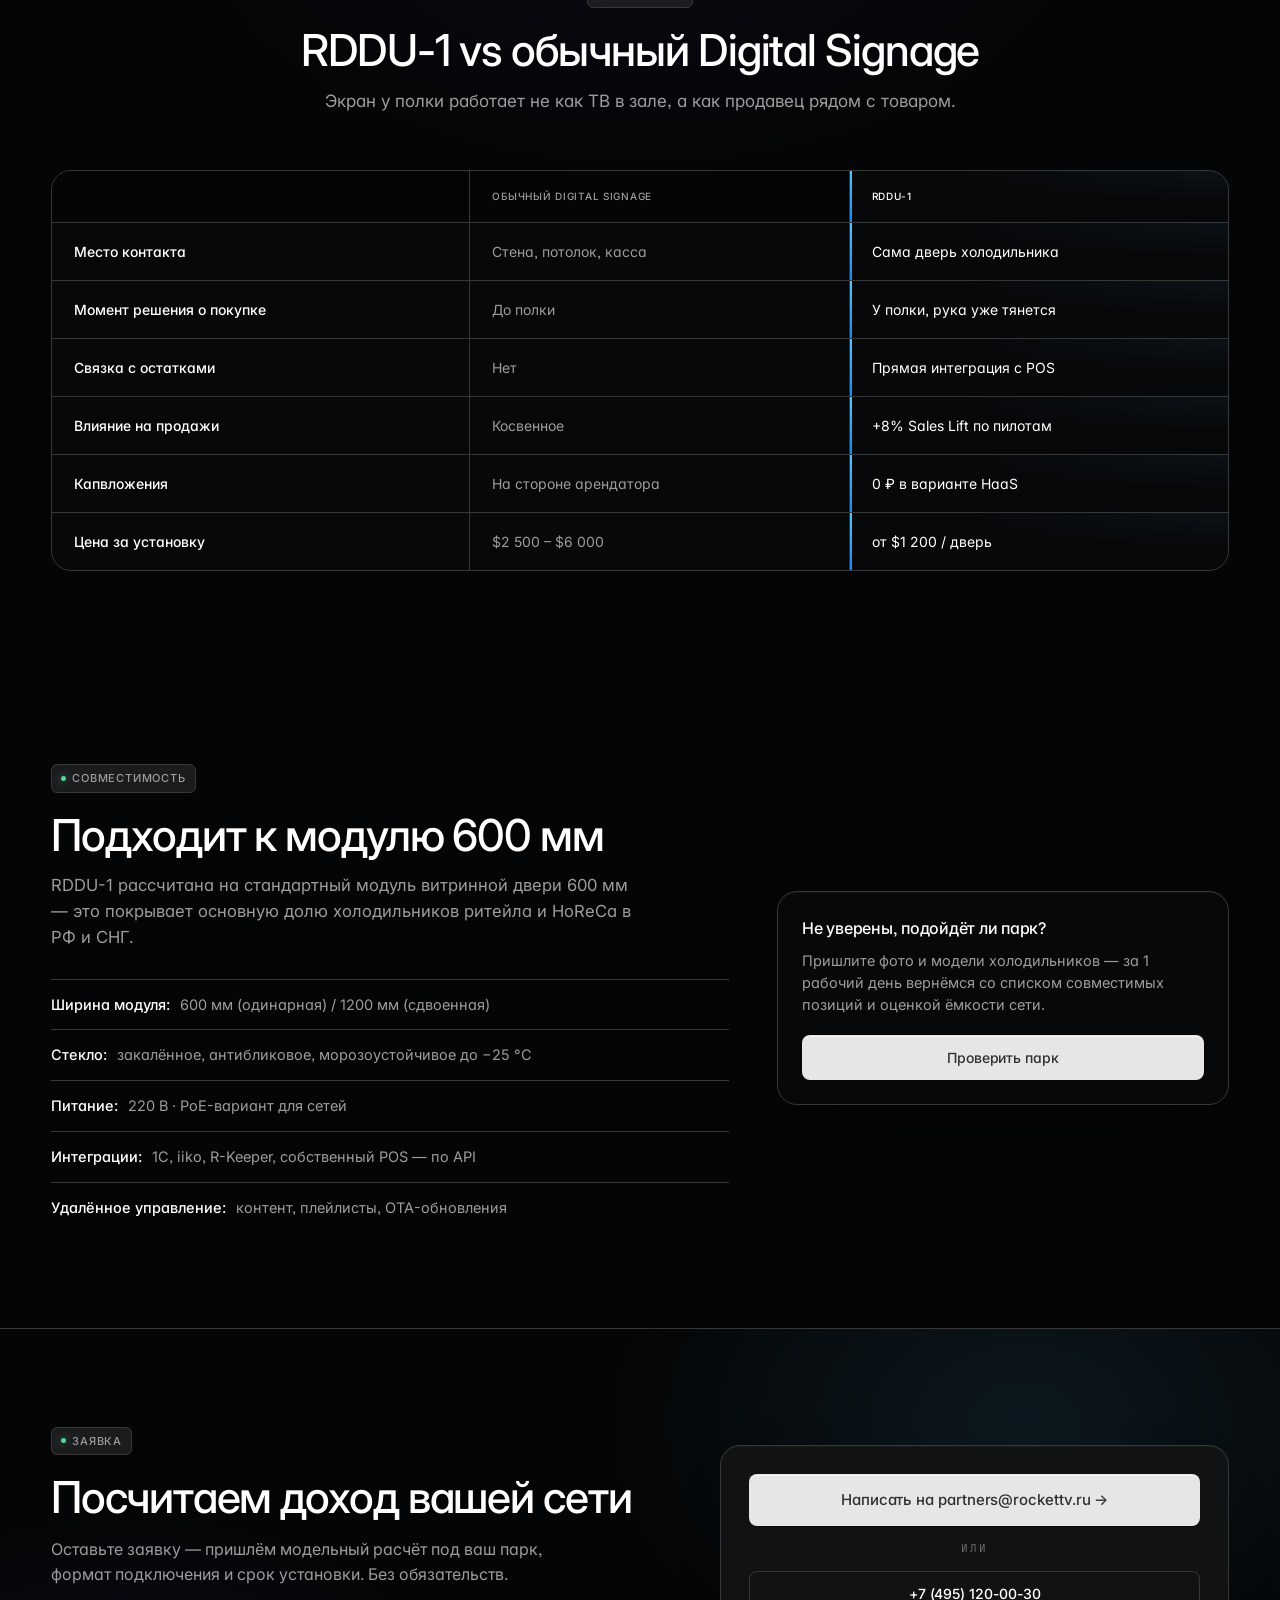
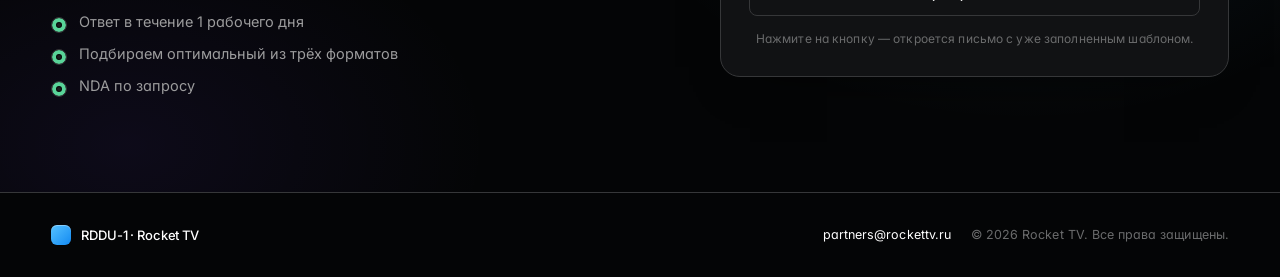
==== commit baba6c54: "feat: apply Raycast-inspired obsidian theme + Cloudflare Pages config - styles: rewrite tokens to Ra" ====
--- a/index.html
+++ b/index.html
@@ -254,7 +254,7 @@
           <li>Зачёт старого оборудования</li>
         </ul>
         <div class="way__price">
-          <span>от</span><b>$</b><i>по запросу</i>
+          <span>стоимость</span><b>—</b><i>по запросу</i>
         </div>
         <a class="btn btn--ghost btn--block" href="#cta" data-prefill="full">Запросить расчёт</a>
       </article>
@@ -341,8 +341,8 @@
 <section class="cta" id="cta">
   <div class="wrap cta__inner">
     <div class="cta__copy">
-      <span class="eyebrow eyebrow--light">Заявка</span>
-      <h2 class="h2 h2--light">Посчитаем доход вашей сети</h2>
+      <span class="eyebrow">Заявка</span>
+      <h2 class="h2">Посчитаем доход вашей сети</h2>
       <p>Оставьте заявку — пришлём модельный расчёт под ваш парк, формат подключения и срок установки. Без обязательств.</p>
       <ul class="cta__list">
         <li>Ответ в течение 1 рабочего дня</li>
--- a/styles.css
+++ b/styles.css
@@ -1,22 +1,54 @@
-/* ============ tokens ============ */
+/* ===========================================================
+   RDDU-1 landing — Raycast-inspired tokens
+   Canvas: near-pure Void Black. Surfaces from neutral stack.
+   Accents: Ember Red (status only), Mint (positive metrics),
+   Sky gradient (sparse hero emphasis), radial blue/violet
+   atmospheres at low opacity.
+   =========================================================== */
+
 :root{
-  --bg:#0A0E1A;
-  --bg-2:#0F1424;
-  --bg-3:#141A2E;
-  --line:rgba(255,255,255,.08);
-  --line-2:rgba(255,255,255,.14);
-  --text:#E8ECF5;
-  --muted:#8A93A8;
-  --muted-2:#B6BDD0;
-  --accent:#FFD23F;        /* warm yellow — деньги */
-  --accent-2:#FFB020;
-  --cyan:#6EE7F9;          /* live / signage */
-  --green:#4ADE80;
-  --pink:#FF5C8A;
-  --radius:18px;
-  --radius-sm:12px;
-  --shadow:0 30px 80px -30px rgba(0,0,0,.55);
-  --shadow-card:0 1px 0 rgba(255,255,255,.04) inset, 0 20px 50px -30px rgba(0,0,0,.6);
+  /* canvas + surfaces */
+  --bg:        #040506;   /* Void Black */
+  --bg-1:      #07080A;   /* Deep Charcoal */
+  --bg-2:      #111214;   /* Graphite 700 */
+  --bg-3:      #1B1C1E;   /* Graphite 600 — chips, badges */
+  --border:    #363739;   /* Graphite 500 */
+  --border-2:  #454647;   /* Graphite 400 */
+
+  /* text */
+  --text:      #FFFFFF;
+  --muted:     #9C9C9D;   /* Slate 200 */
+  --muted-2:   #6A6B6C;   /* Slate 300 */
+
+  /* accents — used sparingly */
+  --ash:       #E6E6E6;   /* primary CTA bg */
+  --ash-text:  #2F3031;   /* primary CTA text */
+  --ember:     #FF6363;   /* status dot / single-word accent */
+  --ember-dim: #452324;
+  --mint:      #59D499;   /* positive metric */
+  --sky-1:     #56C2FF;
+  --sky-2:     #138AF2;
+
+  /* radius — Raycast scale only */
+  --r-badge:   6px;
+  --r-input:   8px;
+  --r-btn:     8px;
+  --r-card:    11px;
+  --r-modal:   16px;
+  --r-card-lg: 20px;
+  --r-pill:    86px;
+
+  /* shadows — monochrome only (no color tints) */
+  --shadow-key:
+    rgba(0,0,0,.4) 0 1.5px .5px 2.5px,
+    rgba(0,0,0,1) 0 0 .5px 1px,
+    rgba(0,0,0,.25) 0 2px 1px 1px inset,
+    rgba(255,255,255,.18) 0 1px 1px 1px inset;
+  --shadow-card:
+    0 1px 0 rgba(255,255,255,.04) inset,
+    0 20px 50px -30px rgba(0,0,0,.75);
+  --shadow-elev:
+    0 30px 80px -30px rgba(0,0,0,.85);
 }
 
 *{box-sizing:border-box}
@@ -26,7 +58,8 @@
   font-family:'Inter',system-ui,-apple-system,Segoe UI,Roboto,sans-serif;
   background:var(--bg);
   color:var(--text);
-  line-height:1.55;
+  line-height:1.5;
+  font-feature-settings:'ss03','cv11';
   -webkit-font-smoothing:antialiased;
   text-rendering:optimizeLegibility;
   overflow-x:hidden;
@@ -35,76 +68,155 @@
 img{max-width:100%;display:block}
 
 .wrap{
-  width:min(1180px,92vw);
+  width:min(1200px,92vw);
   margin-inline:auto;
 }
 
-/* ============ buttons ============ */
+/* =========================================================
+   Typography — Inter, tight negative tracking on display,
+   loose positive on micro labels.
+   ========================================================= */
+.h1{
+  font-weight:600;
+  font-size:clamp(40px,6vw,72px);
+  line-height:1.05;
+  letter-spacing:-.035em;
+  margin:0 0 18px;
+  color:var(--text);
+}
+.h2{
+  font-weight:500;
+  font-size:clamp(28px,3.6vw,44px);
+  line-height:1.1;
+  letter-spacing:-.025em;
+  margin:0 0 14px;
+  color:var(--text);
+}
+.h2--light{color:var(--text)}
+.lead{
+  color:var(--muted);
+  font-size:clamp(16px,1.3vw,18px);
+  font-weight:400;
+  line-height:1.55;
+  max-width:58ch;margin:0 0 28px;
+}
+.lead--dark{color:var(--muted)}
+
+.grad{
+  background:linear-gradient(135deg,var(--sky-1) 0%, var(--sky-2) 100%);
+  -webkit-background-clip:text;background-clip:text;color:transparent;
+}
+
+.eyebrow{
+  display:inline-flex;align-items:center;gap:6px;
+  font-size:11px;font-weight:500;
+  letter-spacing:.073em;text-transform:uppercase;
+  color:var(--muted);
+  padding:5px 9px;border-radius:var(--r-badge);
+  background:var(--bg-3);
+  border:1px solid var(--border);
+  margin-bottom:18px;
+}
+.eyebrow::before{
+  content:"";width:5px;height:5px;border-radius:50%;
+  background:var(--mint);
+  box-shadow:0 0 8px rgba(89,212,153,.6);
+}
+.eyebrow--light{color:var(--muted);background:var(--bg-3)}
+
+/* =========================================================
+   Buttons — Raycast convention
+   Primary: Ash 50 background, Graphite text, 8px radius
+   Ghost: Graphite surface, 1px Graphite-500 border
+   ========================================================= */
 .btn{
-  display:inline-flex;align-items:center;justify-content:center;gap:.5em;
-  padding:14px 22px;border-radius:999px;font-weight:600;font-size:15px;
-  border:1px solid transparent;cursor:pointer;transition:transform .2s, background .2s, border-color .2s, color .2s;
+  display:inline-flex;align-items:center;justify-content:center;gap:.45em;
+  padding:11px 18px;
+  font-family:inherit;font-size:14px;font-weight:500;
+  letter-spacing:-.005em;
+  border-radius:var(--r-btn);
+  border:1px solid transparent;
+  cursor:pointer;
+  transition:background .15s ease, border-color .15s ease, transform .15s ease, color .15s ease;
   white-space:nowrap;
 }
-.btn--sm{padding:10px 16px;font-size:14px}
-.btn--xl{padding:18px 26px;font-size:17px}
+.btn--sm{padding:8px 14px;font-size:13px}
+.btn--xl{padding:14px 22px;font-size:15px}
 .btn--block{width:100%}
+
 .btn--primary{
-  background:linear-gradient(180deg,var(--accent) 0%, var(--accent-2) 100%);
-  color:#1A1300;
-  box-shadow:0 10px 30px -10px rgba(255,210,63,.5), 0 1px 0 rgba(255,255,255,.4) inset;
-}
-.btn--primary:hover{transform:translateY(-1px)}
+  background:var(--ash);
+  color:var(--ash-text);
+  box-shadow:
+    0 1px 0 rgba(0,0,0,.5),
+    inset 0 1px 0 rgba(255,255,255,.6);
+}
+.btn--primary:hover{background:#F2F2F2;transform:translateY(-1px)}
+.btn--primary:active{transform:translateY(0)}
+
 .btn--ghost{
-  background:rgba(255,255,255,.04);
-  border-color:var(--line-2);
-  color:var(--text);
-}
-.btn--ghost:hover{background:rgba(255,255,255,.08);border-color:rgba(255,255,255,.25)}
-
-/* ============ header ============ */
+  background:var(--bg-2);
+  color:var(--text);
+  border-color:var(--border);
+}
+.btn--ghost:hover{background:#15161A;border-color:var(--border-2)}
+
+/* =========================================================
+   Header
+   ========================================================= */
 .hdr{
   position:sticky;top:0;z-index:50;
+  background:rgba(4,5,6,.72);
   backdrop-filter:saturate(160%) blur(14px);
-  background:rgba(10,14,26,.6);
-  border-bottom:1px solid var(--line);
+  border-bottom:1px solid var(--border);
 }
 .hdr__inner{
   display:flex;align-items:center;justify-content:space-between;gap:24px;
   padding:14px 0;
 }
-.logo{display:inline-flex;align-items:center;gap:10px;font-weight:800;letter-spacing:.02em}
+.logo{
+  display:inline-flex;align-items:center;gap:10px;
+  font-weight:600;letter-spacing:-.01em;font-size:15px;
+}
 .logo__mark{
-  width:22px;height:22px;border-radius:6px;
-  background:conic-gradient(from 210deg, var(--accent), var(--cyan), var(--accent));
-  box-shadow:0 0 0 2px rgba(255,255,255,.06) inset;
-}
-.logo__text span{color:var(--accent)}
+  width:20px;height:20px;border-radius:6px;
+  background:linear-gradient(135deg,var(--sky-1) 0%, var(--sky-2) 100%);
+  box-shadow:
+    inset 0 1px 0 rgba(255,255,255,.35),
+    0 1px 0 rgba(0,0,0,.4);
+}
+.logo__text{color:var(--text)}
+.logo__text span{color:var(--muted)}
+
 .nav{display:flex;gap:22px}
 .nav a{
-  color:var(--muted-2);font-size:14px;font-weight:500;
+  color:var(--muted);
+  font-size:13px;font-weight:500;
+  letter-spacing:.004em;
   transition:color .15s;
 }
-.nav a:hover{color:#fff}
+.nav a:hover{color:var(--text)}
 @media (max-width:860px){
   .nav{display:none}
 }
 
-/* ============ hero ============ */
+/* =========================================================
+   Hero — radial atmospheres, no flat colored sections
+   ========================================================= */
 .hero{
   position:relative;
-  padding:72px 0 90px;
+  padding:80px 0 96px;
   overflow:hidden;
   background:
-    radial-gradient(900px 500px at 85% 10%, rgba(110,231,249,.10), transparent 60%),
-    radial-gradient(700px 500px at 10% 90%, rgba(255,210,63,.10), transparent 60%),
+    radial-gradient(900px 600px at 85% 0%, rgba(86,194,255,.10), transparent 65%),
+    radial-gradient(700px 500px at 0% 100%, rgba(124,77,255,.10), transparent 65%),
     var(--bg);
 }
 .hero::before{
   content:"";position:absolute;inset:0;pointer-events:none;
   background-image:
-    linear-gradient(rgba(255,255,255,.035) 1px, transparent 1px),
-    linear-gradient(90deg, rgba(255,255,255,.035) 1px, transparent 1px);
+    linear-gradient(rgba(255,255,255,.025) 1px, transparent 1px),
+    linear-gradient(90deg, rgba(255,255,255,.025) 1px, transparent 1px);
   background-size:48px 48px;
   mask-image:radial-gradient(ellipse at 50% 30%, #000 30%, transparent 70%);
 }
@@ -112,96 +224,81 @@
   position:relative;
   display:grid;
   grid-template-columns:1.05fr .95fr;
-  gap:56px;
+  gap:64px;
   align-items:center;
 }
-.eyebrow{
-  display:inline-block;
-  font-size:12px;letter-spacing:.14em;text-transform:uppercase;
-  color:var(--cyan);font-weight:700;
-  padding:6px 10px;border-radius:999px;
-  background:rgba(110,231,249,.08);
-  border:1px solid rgba(110,231,249,.22);
-  margin-bottom:18px;
-}
-.eyebrow--light{color:#1A1300;background:rgba(255,255,255,.92);border-color:transparent}
-.h1{
-  font-size:clamp(36px,5.4vw,68px);
-  font-weight:800;line-height:1.04;letter-spacing:-.02em;
-  margin:0 0 18px;
-}
-.grad{
-  background:linear-gradient(90deg,#FFD23F 0%, #FF5C8A 50%, #6EE7F9 100%);
-  -webkit-background-clip:text;background-clip:text;color:transparent;
-}
-.lead{
-  color:var(--muted-2);
-  font-size:clamp(16px,1.4vw,19px);
-  max-width:56ch;margin:0 0 28px;
-}
-.lead--dark{color:var(--muted-2)}
-.hero__cta{display:flex;gap:12px;flex-wrap:wrap;margin-bottom:28px}
+.hero__cta{display:flex;gap:10px;flex-wrap:wrap;margin-bottom:32px}
 .hero__bullets{
   list-style:none;margin:0;padding:0;
-  display:flex;gap:28px;flex-wrap:wrap;
-}
-.hero__bullets li{color:var(--muted)}
+  display:flex;gap:32px;flex-wrap:wrap;
+}
+.hero__bullets li{
+  color:var(--muted);
+  font-size:13px;
+  letter-spacing:.04em;
+  text-transform:uppercase;
+}
 .hero__bullets b{
-  display:block;font-size:22px;font-weight:800;color:#fff;
-  font-family:'JetBrains Mono',monospace;
-}
-
-/* ============ door mockup ============ */
+  display:block;
+  font-family:'JetBrains Mono',ui-monospace,monospace;
+  font-size:22px;font-weight:500;
+  letter-spacing:-.01em;
+  color:var(--text);
+  text-transform:none;
+  margin-bottom:2px;
+}
+
+/* ----- door mockup ----- */
 .hero__mock{
   position:relative;
   display:flex;justify-content:center;align-items:flex-end;
-  min-height:560px;
+  min-height:580px;
 }
 .door{
   position:relative;
   width:min(360px,80%);
-  aspect-ratio: 360 / 560;
+  aspect-ratio: 360 / 580;
   perspective:1200px;
-  filter: drop-shadow(0 60px 60px rgba(0,0,0,.55));
-  animation: doorFloat 7s ease-in-out infinite;
+  filter: drop-shadow(0 60px 60px rgba(0,0,0,.7));
+  animation: doorFloat 8s ease-in-out infinite;
 }
 @keyframes doorFloat{
   0%,100%{transform:translateY(0) rotateY(-4deg)}
-  50%{transform:translateY(-8px) rotateY(-2deg)}
+  50%{transform:translateY(-6px) rotateY(-2deg)}
 }
 .door__frame{
   position:absolute;inset:0;
-  border-radius:22px;
-  background:linear-gradient(180deg,#1B2138 0%, #0F1424 100%);
-  border:1px solid rgba(255,255,255,.10);
+  border-radius:var(--r-card-lg);
+  background:linear-gradient(180deg,#111214 0%, #07080A 100%);
+  border:1px solid var(--border);
   box-shadow:
-    0 1px 0 rgba(255,255,255,.06) inset,
-    0 0 0 6px rgba(255,255,255,.02) inset;
+    inset 0 1px 0 rgba(255,255,255,.04),
+    inset 0 0 0 6px rgba(255,255,255,.015);
   padding:14px;
   display:flex;
 }
 .door__handle{
   position:absolute;
   left:-10px;top:30%;height:40%;width:8px;border-radius:4px;
-  background:linear-gradient(180deg,#cdd5e6,#8893ab);
-  box-shadow:0 4px 14px rgba(0,0,0,.5);
+  background:linear-gradient(180deg,#9C9C9D,#454647);
+  box-shadow:0 4px 14px rgba(0,0,0,.6);
 }
 .door__screen{
   position:relative;flex:1;
-  border-radius:14px;
-  background:#0A0E1A;
+  border-radius:12px;
+  background:var(--bg);
   overflow:hidden;
   isolation:isolate;
-  box-shadow:0 0 0 1px rgba(255,255,255,.08) inset;
+  box-shadow:inset 0 0 0 1px rgba(255,255,255,.06);
 }
 .screen__glare{
   position:absolute;inset:0;z-index:5;pointer-events:none;
   background:linear-gradient(115deg,
     rgba(255,255,255,0) 30%,
-    rgba(255,255,255,.10) 45%,
+    rgba(255,255,255,.07) 45%,
     rgba(255,255,255,0) 60%);
   transform:translateX(-100%);
-  animation: glare 6s ease-in-out infinite;
+  animation: glare 7s ease-in-out infinite;
 }
 @keyframes glare{
   0%,70%{transform:translateX(-100%)}
@@ -211,278 +308,375 @@
 .door__shelf{
   position:absolute;left:8%;right:8%;bottom:-14px;height:14px;
   border-radius:0 0 12px 12px;
-  background:linear-gradient(180deg,#1B2138,#0A0E1A);
-  border:1px solid rgba(255,255,255,.08);
+  background:linear-gradient(180deg,#111214,#040506);
+  border:1px solid var(--border);
   border-top:0;
   display:flex;justify-content:space-around;align-items:center;
 }
-.door__shelf span{width:8px;height:8px;border-radius:50%;background:#FFD23F;box-shadow:0 0 12px #FFD23F}
-.door__shelf span:nth-child(2){background:var(--cyan);box-shadow:0 0 12px var(--cyan)}
-.door__shelf span:nth-child(3){background:var(--green);box-shadow:0 0 12px var(--green)}
+.door__shelf span{
+  width:6px;height:6px;border-radius:50%;
+  background:var(--muted);opacity:.35;
+}
+.door__shelf span:nth-child(1){background:var(--ember);opacity:.85;box-shadow:0 0 8px rgba(255,99,99,.5)}
+.door__shelf span:nth-child(2){background:var(--mint);opacity:.85;box-shadow:0 0 8px rgba(89,212,153,.5)}
+.door__shelf span:nth-child(3){background:var(--sky-1);opacity:.85;box-shadow:0 0 8px rgba(86,194,255,.5)}
 
 .floor{
   position:absolute;left:50%;bottom:-10px;transform:translateX(-50%);
   width:80%;height:30px;border-radius:50%;
-  background:radial-gradient(closest-side, rgba(0,0,0,.7), transparent 70%);
+  background:radial-gradient(closest-side, rgba(0,0,0,.8), transparent 70%);
   filter:blur(6px);z-index:-1;
 }
 
-/* ads inside screen */
+/* ads inside screen — these are *content*, can carry brand color */
 .ad{
   position:absolute;inset:0;
-  padding:24px 22px;
+  padding:22px 20px;
   display:flex;flex-direction:column;justify-content:center;
   opacity:0;transform:translateY(8px);
   transition:opacity .6s ease, transform .6s ease;
-  background:radial-gradient(120% 80% at 30% 0%, rgba(255,210,63,.18), transparent 60%),
-             linear-gradient(180deg,#0E1430 0%, #060912 100%);
+  background:radial-gradient(120% 80% at 30% 0%, rgba(86,194,255,.16), transparent 60%),
+             linear-gradient(180deg,#0B0F18 0%, #040506 100%);
 }
 .ad[data-ad="1"]{
-  background:radial-gradient(120% 80% at 70% 100%, rgba(255,92,138,.28), transparent 60%),
-             linear-gradient(180deg,#1A0A1E 0%, #06050F 100%);
+  background:radial-gradient(120% 80% at 70% 100%, rgba(255,99,99,.18), transparent 60%),
+             linear-gradient(180deg,#150A0C 0%, #040506 100%);
 }
 .ad[data-ad="2"]{
-  background:radial-gradient(120% 80% at 50% 0%, rgba(110,231,249,.22), transparent 60%),
-             linear-gradient(180deg,#08182A 0%, #050B14 100%);
+  background:radial-gradient(120% 80% at 50% 0%, rgba(89,212,153,.14), transparent 60%),
+             linear-gradient(180deg,#0A1410 0%, #040506 100%);
 }
 .ad--show{opacity:1;transform:none}
 .ad__brand{
-  font-family:'JetBrains Mono',monospace;
-  font-size:11px;letter-spacing:.18em;color:#fff;opacity:.7;
+  font-family:'JetBrains Mono',ui-monospace,monospace;
+  font-size:10px;font-weight:400;
+  letter-spacing:.18em;
+  color:var(--muted);
   margin-bottom:14px;
 }
 .ad__title{
-  font-size:30px;font-weight:800;line-height:1.05;color:#fff;
-  margin-bottom:8px;letter-spacing:-.01em;
+  font-size:28px;font-weight:600;line-height:1.05;
+  letter-spacing:-.025em;
+  color:var(--text);
+  margin-bottom:10px;
 }
 .ad__sub{
-  display:inline-block;font-weight:700;font-size:13px;
-  color:#1A1300;background:var(--accent);
-  padding:6px 10px;border-radius:999px;align-self:flex-start;
-}
-.ad[data-ad="1"] .ad__sub{background:#FF5C8A;color:#fff}
-.ad[data-ad="2"] .ad__sub{background:var(--cyan);color:#003040}
+  display:inline-flex;align-items:center;gap:5px;
+  font-family:'JetBrains Mono',ui-monospace,monospace;
+  font-weight:500;font-size:11px;letter-spacing:.04em;
+  color:var(--ash);
+  padding:5px 8px;border-radius:var(--r-badge);
+  background:var(--bg-3);
+  border:1px solid var(--border);
+  align-self:flex-start;
+}
+.ad[data-ad="1"] .ad__sub{color:var(--ember);border-color:rgba(255,99,99,.3)}
+.ad[data-ad="2"] .ad__sub{color:var(--mint);border-color:rgba(89,212,153,.3)}
 
 .ad__bottle{
   position:absolute;right:-30px;bottom:-30px;
   width:160px;height:240px;border-radius:80px 80px 30px 30px / 100px 100px 30px 30px;
-  background:linear-gradient(180deg, rgba(255,255,255,.18), rgba(255,255,255,.02));
+  background:linear-gradient(180deg, rgba(255,255,255,.10), rgba(255,255,255,.01));
   filter:blur(.2px);
-  box-shadow:inset 0 -20px 40px rgba(255,210,63,.2);
-}
-.ad__bottle--red{box-shadow:inset 0 -20px 40px rgba(255,92,138,.25)}
+  box-shadow:inset 0 -20px 40px rgba(86,194,255,.15);
+}
+.ad__bottle--red{box-shadow:inset 0 -20px 40px rgba(255,99,99,.18)}
 .ad__bottle--milk{
-  background:linear-gradient(180deg,#fff,#cfd8e6);
-  box-shadow:inset 0 -20px 40px rgba(255,255,255,.4);
-}
-
-/* HUD */
+  background:linear-gradient(180deg,rgba(255,255,255,.85),rgba(255,255,255,.3));
+  box-shadow:inset 0 -20px 40px rgba(255,255,255,.25);
+}
+
+/* HUD overlays */
 .hud{
   position:absolute;z-index:6;
-  font-family:'JetBrains Mono',monospace;font-size:10px;letter-spacing:.06em;
+  font-family:'JetBrains Mono',ui-monospace,monospace;
+  font-size:10px;letter-spacing:.04em;
   display:flex;align-items:center;gap:6px;
-  padding:6px 9px;border-radius:8px;
-  background:rgba(10,14,26,.55);
-  backdrop-filter:blur(6px);
-  border:1px solid rgba(255,255,255,.10);
-  color:#E8ECF5;
-}
-.hud__label{opacity:.6;text-transform:uppercase;font-size:9px}
-.hud__val{font-weight:700}
-.hud__val--up{color:var(--green)}
+  padding:5px 8px;border-radius:var(--r-badge);
+  background:rgba(11,12,14,.7);
+  backdrop-filter:blur(8px);
+  border:1px solid var(--border);
+  color:var(--text);
+}
+.hud__label{
+  opacity:.55;text-transform:uppercase;font-size:9px;letter-spacing:.073em;
+}
+.hud__val{font-weight:500}
+.hud__val--up{color:var(--mint)}
 .hud--tl{top:10px;left:10px}
 .hud--tr{top:10px;right:10px;flex-direction:column;align-items:flex-end;gap:0}
 .hud--bl{bottom:18px;left:10px;flex-direction:column;align-items:flex-start;gap:0}
 .hud--br{bottom:18px;right:10px;flex-direction:column;align-items:flex-end;gap:0}
 .hud__dot{
-  width:6px;height:6px;border-radius:50%;background:#ff3b30;
-  box-shadow:0 0 0 0 rgba(255,59,48,.6);
+  width:6px;height:6px;border-radius:50%;background:var(--ember);
+  box-shadow:0 0 0 0 rgba(255,99,99,.55);
   animation: pulse 1.6s ease-out infinite;
 }
 @keyframes pulse{
-  0%{box-shadow:0 0 0 0 rgba(255,59,48,.6)}
-  100%{box-shadow:0 0 0 10px rgba(255,59,48,0)}
+  0%{box-shadow:0 0 0 0 rgba(255,99,99,.55)}
+  100%{box-shadow:0 0 0 10px rgba(255,99,99,0)}
 }
 
 .progress{
-  position:absolute;left:14px;right:14px;bottom:6px;height:3px;
-  background:rgba(255,255,255,.08);border-radius:3px;overflow:hidden;z-index:6;
+  position:absolute;left:14px;right:14px;bottom:6px;height:2px;
+  background:rgba(255,255,255,.06);border-radius:2px;overflow:hidden;z-index:6;
 }
 .progress i{
   display:block;height:100%;
-  background:linear-gradient(90deg,var(--accent),var(--cyan));
+  background:linear-gradient(90deg,var(--sky-1),var(--sky-2));
   width:0%;
   animation: prog 5s linear infinite;
 }
 @keyframes prog{ to{ width:100% } }
 
-/* badges around door */
+/* floating badges around door — keyboard-key feel */
 .badge-roi,.badge-haas{
   position:absolute;
-  background:rgba(20,26,46,.85);
-  border:1px solid var(--line-2);
-  border-radius:14px;
+  background:var(--bg-2);
+  border:1px solid var(--border);
+  border-radius:var(--r-card);
   padding:10px 14px;
   display:flex;flex-direction:column;gap:2px;
-  box-shadow:var(--shadow-card);
-  backdrop-filter:blur(8px);
-}
-.badge-roi{top:8%;right:-6px;}
-.badge-haas{bottom:18%;left:-10px;}
-.badge-roi span,.badge-haas span{font-size:11px;letter-spacing:.14em;text-transform:uppercase;color:var(--muted)}
-.badge-roi b{font-size:22px;color:var(--accent);font-family:'JetBrains Mono',monospace}
-.badge-haas b{font-size:18px;color:var(--green);font-family:'JetBrains Mono',monospace}
+  box-shadow:var(--shadow-key);
+}
+.badge-roi{top:8%;right:-8px}
+.badge-haas{bottom:18%;left:-12px}
+.badge-roi span,.badge-haas span{
+  font-size:9px;letter-spacing:.073em;text-transform:uppercase;
+  color:var(--muted);
+  font-weight:500;
+}
+.badge-roi b,.badge-haas b{
+  font-family:'JetBrains Mono',ui-monospace,monospace;
+  font-weight:500;letter-spacing:-.01em;
+  font-size:18px;color:var(--text);
+}
+.badge-haas b{color:var(--mint)}
 
 @media (max-width:880px){
-  .hero{padding:48px 0 60px}
+  .hero{padding:56px 0 64px}
   .hero__grid{grid-template-columns:1fr;gap:32px}
   .hero__mock{min-height:520px;order:-1}
   .door{width:min(280px,70%)}
-  .badge-roi{right:-4px}
-  .badge-haas{left:-4px}
-}
-
-/* ============ sections ============ */
-.section{padding:90px 0;position:relative}
-.section--alt{background:linear-gradient(180deg,#080C18 0%, #0A0E1A 100%);}
-.sec-head{text-align:center;max-width:760px;margin:0 auto 56px}
-.h2{
-  font-size:clamp(28px,3.4vw,44px);font-weight:800;letter-spacing:-.015em;
-  margin:8px 0 12px;line-height:1.1;
-}
-.h2--light{color:#0E1424}
-.sec-sub{color:var(--muted);font-size:17px;margin:0}
-
-/* cards */
+}
+
+/* =========================================================
+   Sections — separated by 80px gap + atmosphere shift only
+   (no HRs, no color blocks)
+   ========================================================= */
+.section{padding:96px 0;position:relative}
+.section--alt{
+  background:
+    radial-gradient(800px 500px at 50% 0%, rgba(124,77,255,.06), transparent 60%),
+    var(--bg);
+}
+.sec-head{
+  text-align:center;max-width:720px;margin:0 auto 56px;
+}
+.sec-sub{
+  color:var(--muted);
+  font-size:17px;
+  margin:0;
+  line-height:1.5;
+}
+
+/* =========================================================
+   Cards — radius 11/20, neutral surface stack
+   ========================================================= */
 .cards{
-  display:grid;grid-template-columns:repeat(3,1fr);gap:20px;
+  display:grid;grid-template-columns:repeat(3,1fr);gap:16px;
 }
 .card{
-  background:var(--bg-2);
-  border:1px solid var(--line);
-  border-radius:var(--radius);
-  padding:28px 26px;
+  background:var(--bg-1);
+  border:1px solid var(--border);
+  border-radius:var(--r-card-lg);
+  padding:24px;
   box-shadow:var(--shadow-card);
-  transition:transform .25s, border-color .25s;
-}
-.card:hover{transform:translateY(-4px);border-color:rgba(255,255,255,.18)}
-.card__icon{font-size:30px;margin-bottom:14px}
-.card h3{font-size:20px;margin:0 0 8px;font-weight:700}
-.card p{color:var(--muted-2);margin:0 0 16px;font-size:15.5px}
+  transition:border-color .2s ease, transform .2s ease;
+}
+.card:hover{border-color:var(--border-2);transform:translateY(-2px)}
+.card__icon{
+  width:36px;height:36px;
+  display:grid;place-items:center;
+  font-size:18px;
+  background:var(--bg-3);
+  border:1px solid var(--border);
+  border-radius:var(--r-input);
+  margin-bottom:18px;
+  box-shadow:var(--shadow-key);
+}
+.card h3{
+  font-size:18px;font-weight:500;
+  letter-spacing:-.015em;
+  margin:0 0 8px;color:var(--text);
+}
+.card p{
+  color:var(--muted);
+  margin:0 0 18px;
+  font-size:14.5px;
+  line-height:1.55;
+}
 .card__tag{
-  display:inline-block;font-family:'JetBrains Mono',monospace;font-size:11px;
-  padding:5px 9px;border-radius:8px;
-  background:rgba(110,231,249,.08);
-  color:var(--cyan);
-  border:1px solid rgba(110,231,249,.22);
-  letter-spacing:.04em;
+  display:inline-flex;align-items:center;
+  font-family:'JetBrains Mono',ui-monospace,monospace;
+  font-size:10px;font-weight:500;
+  letter-spacing:.073em;text-transform:uppercase;
+  padding:5px 8px;border-radius:var(--r-badge);
+  background:var(--bg-3);
+  color:var(--muted);
+  border:1px solid var(--border);
 }
 .card--accent{
-  border-color:rgba(255,210,63,.35);
-  background:linear-gradient(180deg, rgba(255,210,63,.06), rgba(255,210,63,0)) , var(--bg-2);
+  border-color:var(--border-2);
+  background:
+    radial-gradient(120% 80% at 0% 0%, rgba(89,212,153,.08), transparent 60%),
+    var(--bg-1);
 }
 .card--accent .card__tag{
-  color:var(--accent);background:rgba(255,210,63,.08);border-color:rgba(255,210,63,.3);
+  color:var(--mint);
+  border-color:rgba(89,212,153,.3);
+  background:rgba(89,212,153,.06);
 }
 @media (max-width:880px){
   .cards{grid-template-columns:1fr}
   .section{padding:64px 0}
-  .sec-head{margin-bottom:36px}
-}
-
-/* stats */
+  .sec-head{margin-bottom:40px}
+}
+
+/* =========================================================
+   Stats — monospace numbers, no chromatic fills
+   ========================================================= */
 .stats{
-  display:grid;grid-template-columns:repeat(4,1fr);gap:16px;
+  display:grid;grid-template-columns:repeat(4,1fr);gap:12px;
 }
 .stat{
-  background:var(--bg-2);
-  border:1px solid var(--line);
-  border-radius:var(--radius);
-  padding:26px 22px;
-  position:relative;overflow:hidden;
-}
-.stat::before{
-  content:"";position:absolute;left:0;top:0;width:100%;height:2px;
-  background:linear-gradient(90deg,var(--accent),var(--cyan));
-  opacity:.7;
+  background:var(--bg-1);
+  border:1px solid var(--border);
+  border-radius:var(--r-card-lg);
+  padding:24px;
+  position:relative;
 }
 .stat__num{
-  font-family:'JetBrains Mono',monospace;
-  font-size:clamp(28px,3vw,38px);font-weight:700;
-  color:#fff;letter-spacing:-.02em;
-  margin-bottom:6px;
-}
-.stat__num span{font-size:.55em;color:var(--muted-2);margin-left:4px}
-.stat__lab{font-size:15px;font-weight:600;color:var(--text);margin-bottom:4px}
-.stat__hint{color:var(--muted);font-size:13px}
+  font-family:'JetBrains Mono',ui-monospace,monospace;
+  font-size:clamp(28px,2.8vw,34px);
+  font-weight:500;
+  letter-spacing:-.025em;
+  color:var(--text);
+  margin-bottom:8px;
+  line-height:1;
+}
+.stat__num span{font-size:.5em;color:var(--muted);margin-left:4px;font-weight:400}
+.stat__lab{
+  font-size:13.5px;font-weight:500;
+  color:var(--text);
+  margin-bottom:4px;
+}
+.stat__hint{
+  color:var(--muted);
+  font-size:12px;letter-spacing:.04em;
+}
 .disclaimer{
-  margin:30px auto 0;max-width:880px;text-align:center;
-  font-size:13px;color:var(--muted);line-height:1.6;
+  margin:36px auto 0;max-width:760px;text-align:center;
+  font-size:12.5px;color:var(--muted-2);line-height:1.6;
+  letter-spacing:.004em;
 }
 @media (max-width:880px){
   .stats{grid-template-columns:repeat(2,1fr)}
 }
 
-/* ways */
+/* =========================================================
+   Ways — 3 columns, middle one elevated (no chromatic ribbon)
+   ========================================================= */
 .ways{
-  display:grid;grid-template-columns:repeat(3,1fr);gap:20px;
+  display:grid;grid-template-columns:repeat(3,1fr);gap:16px;
   align-items:stretch;
 }
 .way{
   position:relative;
-  background:var(--bg-2);
-  border:1px solid var(--line);
-  border-radius:var(--radius);
-  padding:28px 26px;
+  background:var(--bg-1);
+  border:1px solid var(--border);
+  border-radius:var(--r-card-lg);
+  padding:24px;
   display:flex;flex-direction:column;
   box-shadow:var(--shadow-card);
-  transition:transform .25s, border-color .25s;
-}
-.way:hover{transform:translateY(-4px)}
-.way__top{display:flex;align-items:center;justify-content:space-between;margin-bottom:18px}
+  transition:transform .25s ease, border-color .25s ease;
+}
+.way:hover{transform:translateY(-3px);border-color:var(--border-2)}
+.way__top{
+  display:flex;align-items:center;justify-content:space-between;
+  margin-bottom:20px;
+}
 .way__num{
-  font-family:'JetBrains Mono',monospace;font-weight:700;
-  color:var(--muted);font-size:14px;letter-spacing:.08em;
+  font-family:'JetBrains Mono',ui-monospace,monospace;
+  font-weight:400;font-size:12px;letter-spacing:.08em;
+  color:var(--muted);
 }
 .way__chip{
-  font-size:11px;letter-spacing:.1em;text-transform:uppercase;
-  color:var(--muted-2);
-  background:rgba(255,255,255,.05);
-  border:1px solid var(--line-2);
-  padding:5px 9px;border-radius:999px;
-  font-weight:600;
-}
-.way__chip--accent{color:#1A1300;background:var(--accent);border-color:transparent}
-.way h3{font-size:24px;margin:0 0 10px;font-weight:800;letter-spacing:-.01em}
-.way__lead{color:var(--muted-2);margin:0 0 18px;font-size:15.5px;min-height:3em}
+  font-family:'JetBrains Mono',ui-monospace,monospace;
+  font-size:10px;letter-spacing:.073em;text-transform:uppercase;
+  font-weight:500;
+  color:var(--muted);
+  background:var(--bg-3);
+  border:1px solid var(--border);
+  padding:4px 8px;border-radius:var(--r-badge);
+}
+.way__chip--accent{
+  color:var(--ash-text);
+  background:var(--ash);
+  border-color:transparent;
+}
+.way h3{
+  font-size:22px;
+  font-weight:500;
+  letter-spacing:-.022em;
+  margin:0 0 10px;
+}
+.way__lead{
+  color:var(--muted);
+  margin:0 0 20px;
+  font-size:14.5px;line-height:1.55;
+  min-height:3em;
+}
 .way__list{margin:0 0 22px;padding:0;list-style:none}
 .way__list li{
-  padding:9px 0;border-top:1px dashed var(--line);
-  font-size:14.5px;color:var(--muted-2);
-}
-.way__list li:first-child{border-top:0}
+  padding:10px 0;
+  border-top:1px solid var(--border);
+  font-size:13.5px;color:var(--muted);
+}
+.way__list li:first-child{border-top:0;padding-top:0}
 .way__price{
   display:flex;align-items:baseline;gap:6px;
-  font-family:'JetBrains Mono',monospace;
+  font-family:'JetBrains Mono',ui-monospace,monospace;
   margin-bottom:18px;color:var(--muted);
-}
-.way__price b{color:#fff;font-size:28px;letter-spacing:-.02em}
-.way__price i{font-style:normal;color:var(--muted);font-size:13px}
-.way__price--alt b{color:var(--accent)}
+  font-size:12px;letter-spacing:.04em;text-transform:uppercase;
+}
+.way__price b{
+  color:var(--text);font-size:24px;
+  letter-spacing:-.025em;font-weight:500;
+  text-transform:none;
+}
+.way__price i{font-style:normal;color:var(--muted);font-size:12px;letter-spacing:.04em}
+.way__price--alt b{color:var(--text)}
 
 .way--featured{
-  border-color:rgba(255,210,63,.45);
-  background:linear-gradient(180deg, rgba(255,210,63,.08), rgba(255,210,63,0)) , var(--bg-2);
-  transform:translateY(-10px);
-  box-shadow:0 30px 80px -30px rgba(255,210,63,.35), var(--shadow-card);
-}
-.way--featured:hover{transform:translateY(-14px)}
+  border-color:var(--border-2);
+  background:
+    radial-gradient(120% 100% at 50% 0%, rgba(86,194,255,.08), transparent 60%),
+    var(--bg-2);
+  transform:translateY(-8px);
+  box-shadow:var(--shadow-elev), var(--shadow-card);
+}
+.way--featured:hover{transform:translateY(-12px)}
 .way__ribbon{
-  position:absolute;top:-14px;left:50%;transform:translateX(-50%);
-  background:linear-gradient(180deg,var(--accent),var(--accent-2));
-  color:#1A1300;font-weight:800;font-size:12px;letter-spacing:.08em;
-  padding:7px 14px;border-radius:999px;text-transform:uppercase;
-  box-shadow:0 10px 30px -10px rgba(255,210,63,.6);
+  position:absolute;top:-12px;left:50%;transform:translateX(-50%);
+  background:var(--ash);
+  color:var(--ash-text);
+  font-weight:500;font-size:11px;letter-spacing:.073em;
+  padding:5px 10px;border-radius:var(--r-badge);
+  text-transform:uppercase;
+  box-shadow:
+    0 1px 0 rgba(0,0,0,.5),
+    inset 0 1px 0 rgba(255,255,255,.6);
 }
 @media (max-width:980px){
   .ways{grid-template-columns:1fr}
@@ -490,114 +684,151 @@
   .way--featured:hover{transform:translateY(-2px)}
 }
 
-/* vs */
+/* =========================================================
+   Comparison table
+   ========================================================= */
 .vs{
-  border:1px solid var(--line);
-  border-radius:var(--radius);
+  border:1px solid var(--border);
+  border-radius:var(--r-card-lg);
   overflow:hidden;
-  background:var(--bg-2);
+  background:var(--bg-1);
 }
 .vs__row{
   display:grid;grid-template-columns:1.1fr 1fr 1fr;
-  border-top:1px solid var(--line);
+  border-top:1px solid var(--border);
 }
 .vs__row:first-child{border-top:0}
-.vs__row > *{padding:18px 22px;font-size:15px}
+.vs__row > *{padding:18px 22px;font-size:14px;line-height:1.5}
 .vs__row--head > *{
-  background:#0B1020;color:var(--muted);
-  font-size:12px;letter-spacing:.14em;text-transform:uppercase;font-weight:700;
-}
-.vs__lab{font-weight:600;color:#fff}
-.vs__col{color:var(--muted-2);border-left:1px solid var(--line)}
+  background:var(--bg);
+  color:var(--muted);
+  font-size:10px;letter-spacing:.073em;text-transform:uppercase;
+  font-weight:500;
+}
+.vs__lab{font-weight:500;color:var(--text);font-size:14px}
+.vs__col{color:var(--muted);border-left:1px solid var(--border)}
 .vs__col--us{
-  color:#fff;background:linear-gradient(180deg, rgba(255,210,63,.06), transparent);
+  color:var(--text);
+  background:
+    radial-gradient(120% 100% at 100% 0%, rgba(86,194,255,.05), transparent 60%);
   position:relative;
 }
 .vs__col--us::before{
-  content:"";position:absolute;left:0;top:0;bottom:0;width:2px;background:var(--accent);
+  content:"";position:absolute;left:0;top:0;bottom:0;width:2px;
+  background:linear-gradient(180deg,var(--sky-1),var(--sky-2));
 }
 @media (max-width:880px){
   .vs__row{grid-template-columns:1fr}
-  .vs__col{border-left:0;border-top:1px solid var(--line)}
+  .vs__col{border-left:0;border-top:1px solid var(--border)}
   .vs__col--us::before{display:none}
 }
 
-/* fit */
+/* =========================================================
+   Fit block
+   ========================================================= */
 .fit__grid{
   display:grid;grid-template-columns:1.2fr .8fr;gap:48px;align-items:center;
 }
-.fit__list{list-style:none;margin:18px 0 0;padding:0}
+.fit__list{list-style:none;margin:20px 0 0;padding:0}
 .fit__list li{
-  padding:12px 0;border-top:1px solid var(--line);
-  color:var(--muted-2);font-size:15.5px;
-}
-.fit__list b{color:#fff;font-weight:600;margin-right:6px}
+  padding:14px 0;border-top:1px solid var(--border);
+  color:var(--muted);font-size:14.5px;line-height:1.5;
+}
+.fit__list b{color:var(--text);font-weight:500;margin-right:6px}
 .fit__card{
-  background:var(--bg-2);
-  border:1px solid var(--line);
-  border-radius:var(--radius);
-  padding:28px;
+  background:var(--bg-1);
+  border:1px solid var(--border);
+  border-radius:var(--r-card-lg);
+  padding:24px;
+  box-shadow:var(--shadow-card);
 }
 .fit__cardHead{
-  font-size:18px;font-weight:700;margin-bottom:8px;
-}
-.fit__card p{color:var(--muted-2);margin:0 0 18px}
+  font-size:16px;font-weight:500;
+  letter-spacing:-.015em;
+  margin-bottom:10px;
+  color:var(--text);
+}
+.fit__card p{color:var(--muted);margin:0 0 18px;font-size:14.5px;line-height:1.55}
 @media (max-width:880px){
-  .fit__grid{grid-template-columns:1fr;gap:28px}
-}
-
-/* cta */
+  .fit__grid{grid-template-columns:1fr;gap:32px}
+}
+
+/* =========================================================
+   CTA — same obsidian canvas, stronger atmosphere
+   ========================================================= */
 .cta{
-  padding:90px 0;
+  padding:96px 0;
   background:
-    radial-gradient(700px 400px at 80% 20%, rgba(255,210,63,.18), transparent 60%),
-    linear-gradient(180deg,#FFFFFF 0%, #F4F6FB 100%);
-  color:#0E1424;
+    radial-gradient(700px 500px at 80% 20%, rgba(86,194,255,.10), transparent 60%),
+    radial-gradient(600px 400px at 10% 90%, rgba(124,77,255,.08), transparent 60%),
+    var(--bg);
+  border-top:1px solid var(--border);
+  border-bottom:1px solid var(--border);
 }
 .cta__inner{
   display:grid;grid-template-columns:1.1fr .9fr;gap:48px;align-items:center;
 }
-.cta__copy .h2{color:#0E1424}
-.cta__copy p{color:#3B4257;font-size:17px;max-width:48ch}
-.cta__list{list-style:none;margin:22px 0 0;padding:0;display:grid;gap:10px}
+.cta__copy p{
+  color:var(--muted);
+  font-size:16px;
+  max-width:50ch;line-height:1.55;
+}
+.cta__list{list-style:none;margin:24px 0 0;padding:0;display:grid;gap:10px}
 .cta__list li{
-  position:relative;padding-left:28px;color:#3B4257;font-size:15.5px;
+  position:relative;padding-left:28px;
+  color:var(--muted);
+  font-size:14.5px;line-height:1.5;
 }
 .cta__list li::before{
-  content:"✓";position:absolute;left:0;top:0;
-  width:20px;height:20px;border-radius:50%;
-  background:#0E1424;color:var(--accent);
-  display:grid;place-items:center;font-size:12px;font-weight:800;
+  content:"";position:absolute;left:0;top:6px;
+  width:14px;height:14px;border-radius:50%;
+  background:var(--bg-3);
+  border:1px solid var(--border);
+  box-shadow:inset 0 0 0 4px var(--mint), inset 0 0 0 5px var(--bg);
 }
 .cta__panel{
-  background:#0E1424;color:#fff;
-  border-radius:24px;padding:28px;
-  box-shadow:0 40px 80px -30px rgba(14,20,36,.4);
-}
-.cta__panel .btn--ghost{
-  background:rgba(255,255,255,.06);color:#fff;border-color:rgba(255,255,255,.18);
+  background:var(--bg-2);
+  border:1px solid var(--border);
+  border-radius:var(--r-card-lg);
+  padding:28px;
+  box-shadow:var(--shadow-card);
 }
 .cta__or{
-  text-align:center;color:var(--muted);font-size:13px;
+  text-align:center;color:var(--muted-2);
+  font-family:'JetBrains Mono',ui-monospace,monospace;
+  font-size:11px;
   margin:14px 0;letter-spacing:.18em;text-transform:uppercase;
 }
-.cta__hint{color:var(--muted);font-size:13px;margin:14px 0 0;text-align:center}
+.cta__hint{
+  color:var(--muted-2);
+  font-size:12px;
+  margin:14px 0 0;text-align:center;
+  letter-spacing:.01em;
+}
 @media (max-width:880px){
   .cta__inner{grid-template-columns:1fr;gap:32px}
   .cta{padding:64px 0}
 }
 
-/* footer */
-.ftr{padding:28px 0;border-top:1px solid var(--line);background:var(--bg)}
+/* =========================================================
+   Footer
+   ========================================================= */
+.ftr{padding:32px 0;background:var(--bg)}
 .ftr__inner{
   display:flex;align-items:center;justify-content:space-between;gap:16px;flex-wrap:wrap;
-  color:var(--muted);font-size:13.5px;
-}
-.ftr__brand{display:flex;align-items:center;gap:10px;color:#fff;font-weight:600}
+  color:var(--muted-2);font-size:12.5px;letter-spacing:.004em;
+}
+.ftr__brand{
+  display:flex;align-items:center;gap:10px;
+  color:var(--text);font-weight:500;font-size:13px;letter-spacing:-.01em;
+}
 .ftr__meta{display:flex;align-items:center;gap:20px;flex-wrap:wrap}
-.ftr__meta a{color:var(--accent)}
-
-/* reduced motion */
+.ftr__meta a{color:var(--text)}
+.ftr__meta a:hover{color:var(--ash)}
+
+/* =========================================================
+   Reduced motion — kill all animations
+   ========================================================= */
 @media (prefers-reduced-motion: reduce){
   *{animation:none !important; transition:none !important; scroll-behavior:auto !important}
   .door{transform:none}
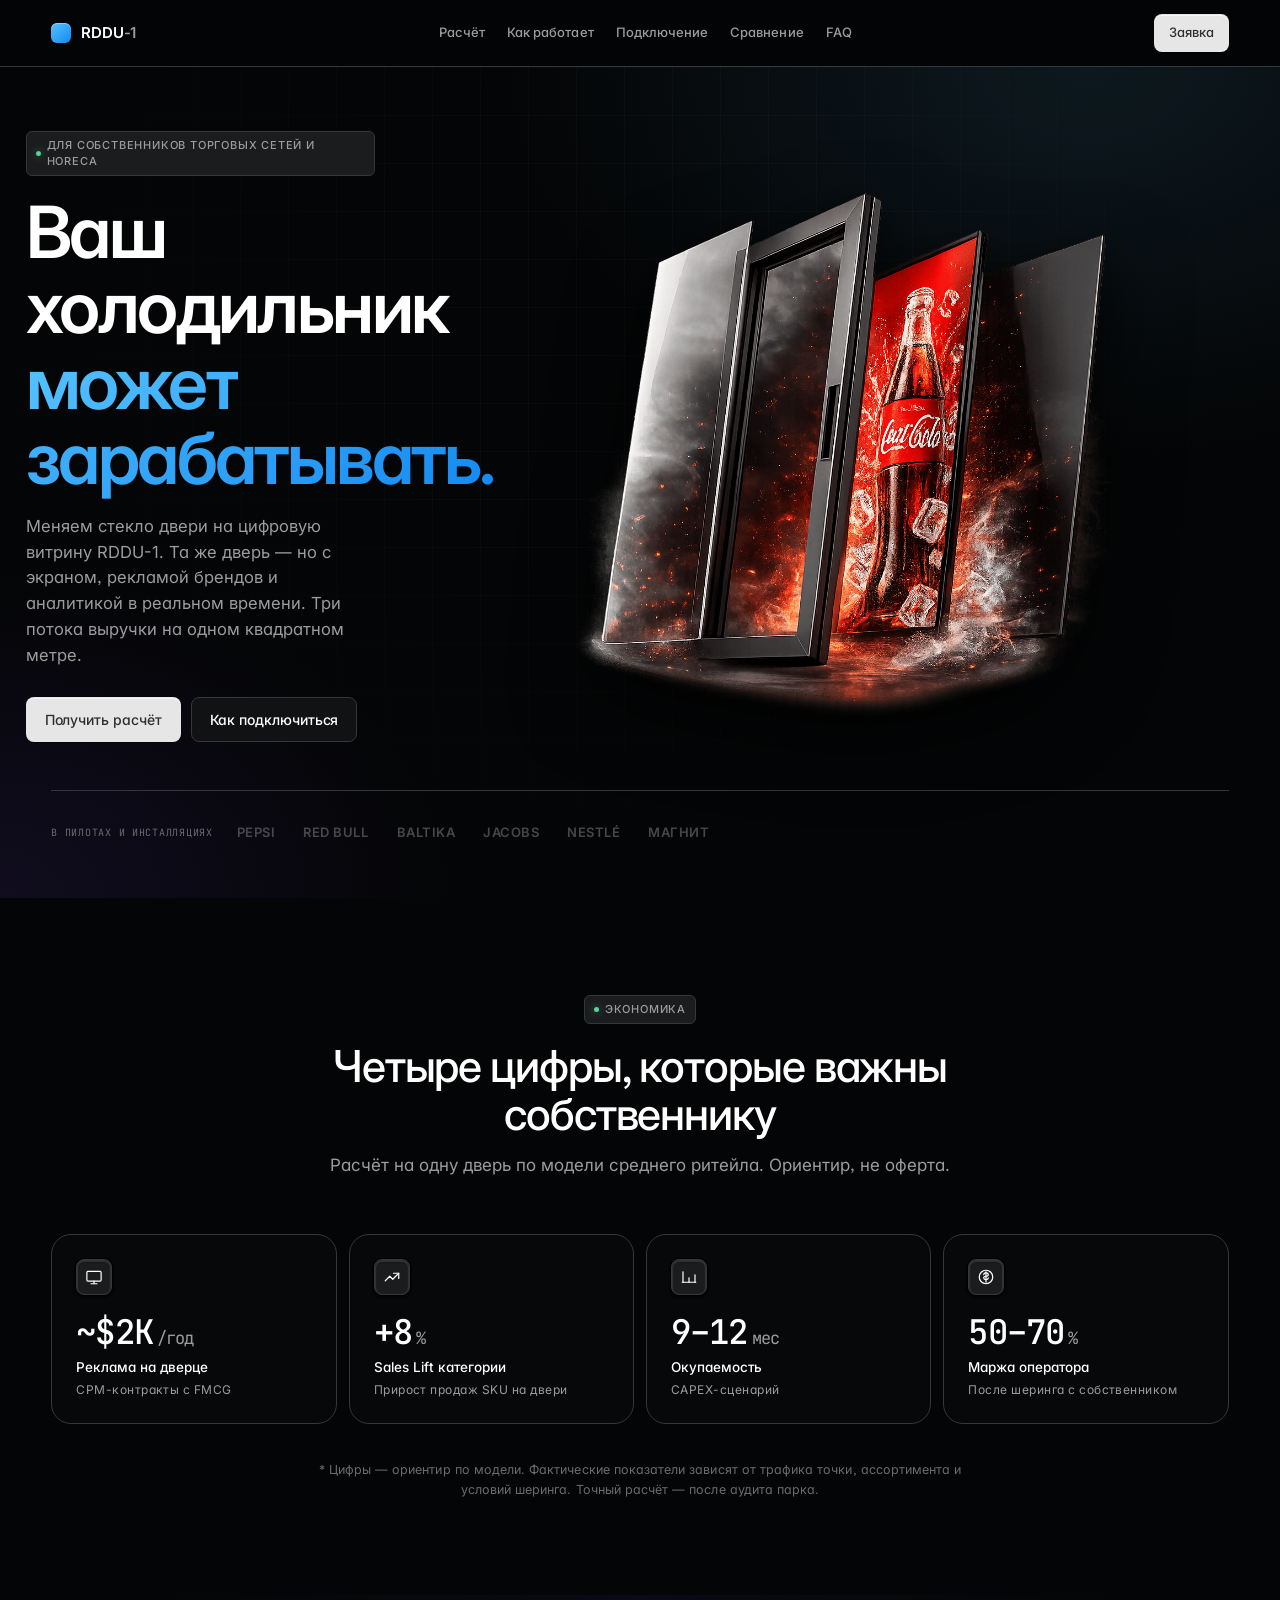
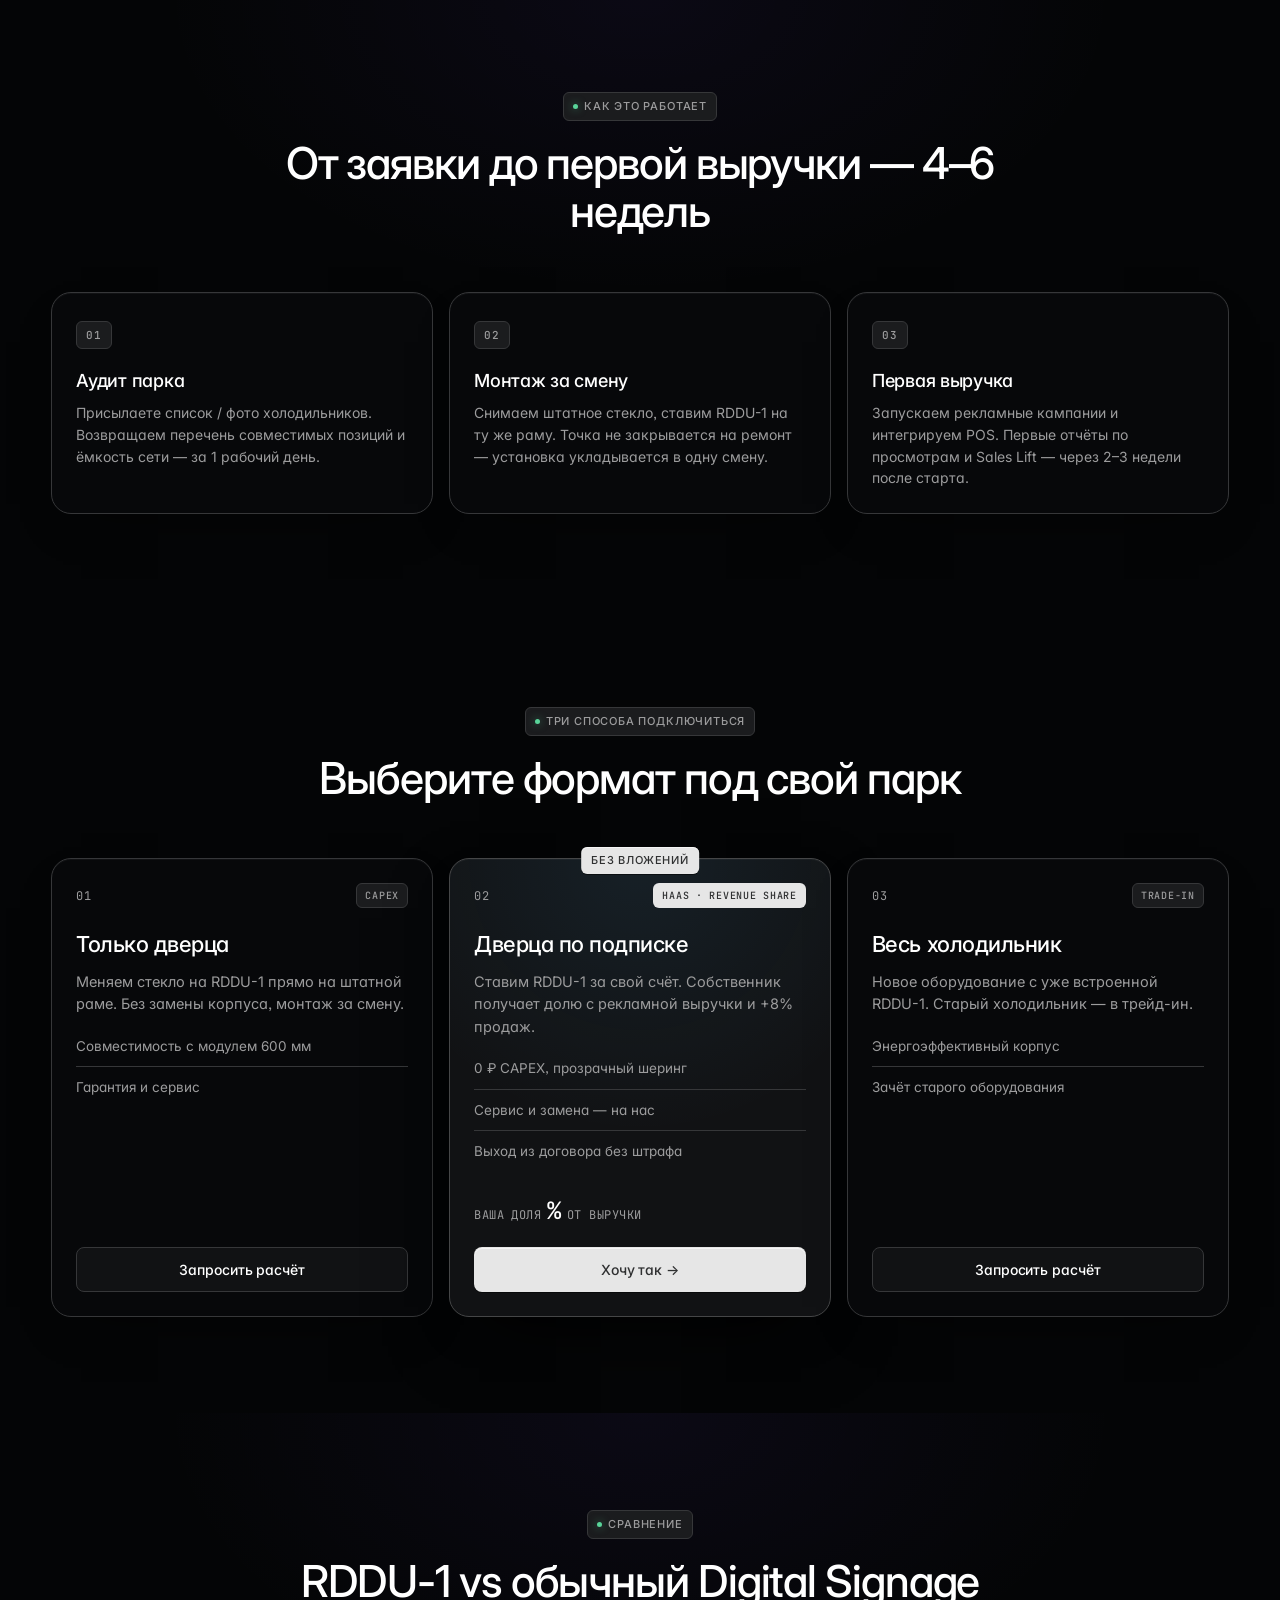
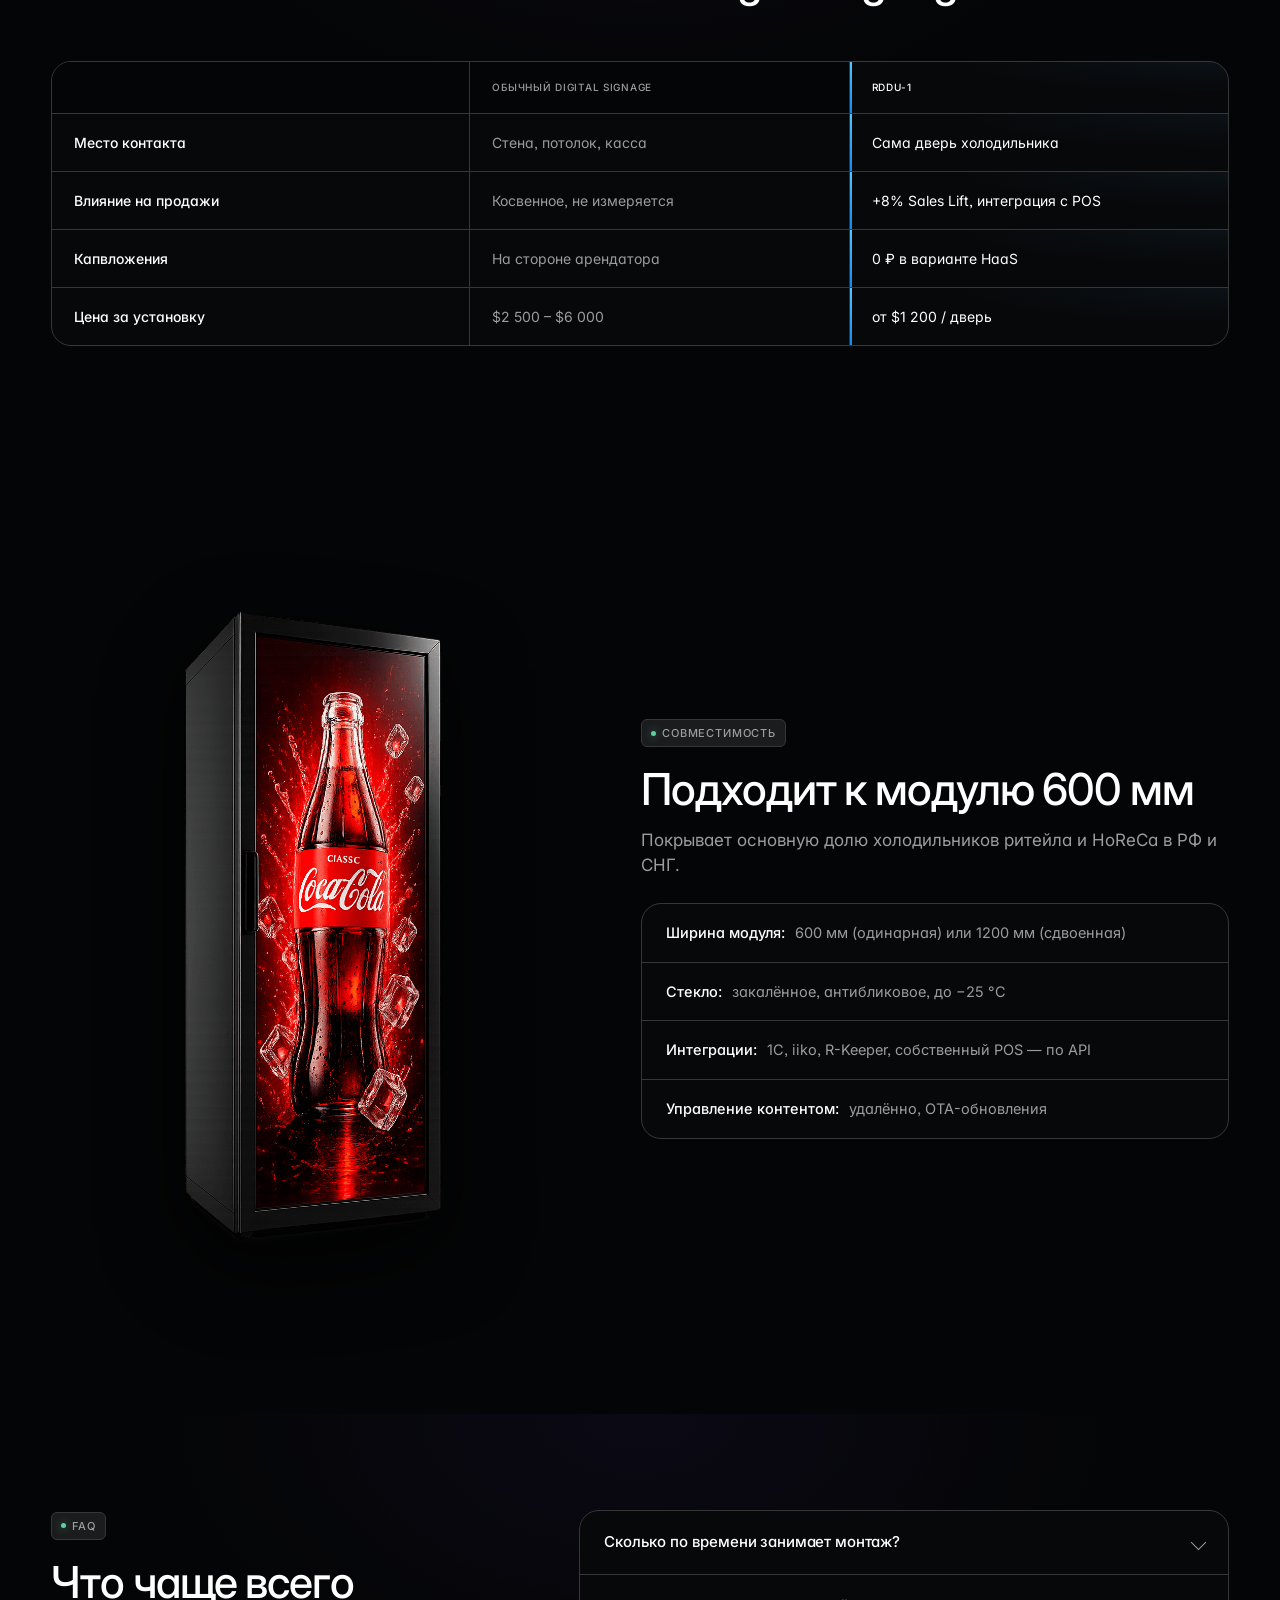
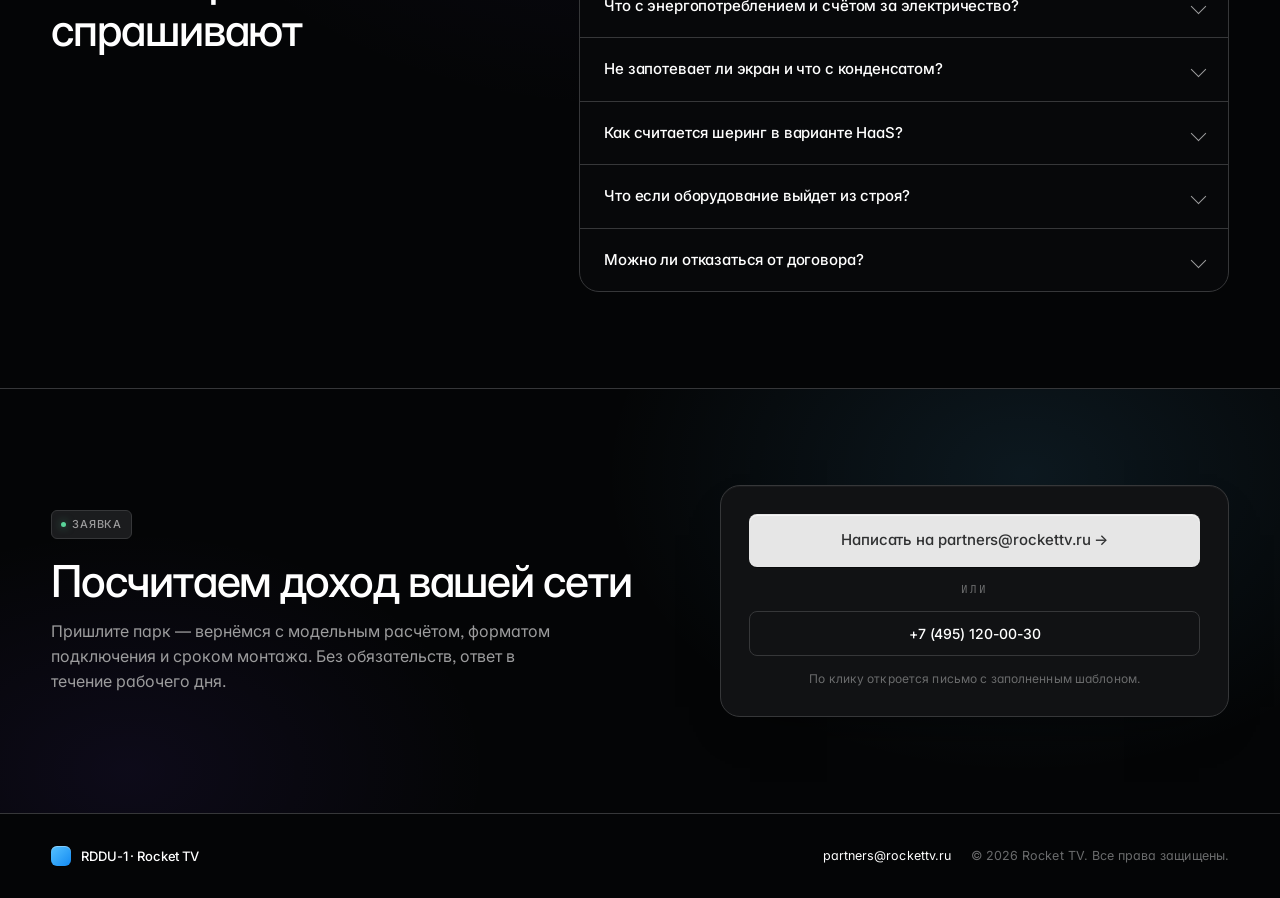
==== commit 688843a9: "feat: hero + fit imagery, trim duplicates, add steps & FAQ - hero: real product PNG (assets/hero.png" ====
--- a/index.html
+++ b/index.html
@@ -3,12 +3,13 @@
 <head>
 <meta charset="utf-8" />
 <meta name="viewport" content="width=device-width, initial-scale=1, viewport-fit=cover" />
-<meta name="theme-color" content="#0A0E1A" />
+<meta name="theme-color" content="#040506" />
 <title>RDDU-1 — Ваш холодильник может зарабатывать</title>
 <meta name="description" content="Цифровая дверь-витрина для торгового холодильника: реклама, +8% к продажам, данные с POS. Три способа подключения, окупаемость 9–12 месяцев." />
+<link rel="preload" as="image" href="assets/hero.png" fetchpriority="high" />
 <link rel="preconnect" href="https://fonts.googleapis.com" />
 <link rel="preconnect" href="https://fonts.gstatic.com" crossorigin />
-<link href="https://fonts.googleapis.com/css2?family=Inter:wght@400;500;600;700;800&family=JetBrains+Mono:wght@500;700&display=swap" rel="stylesheet" />
+<link href="https://fonts.googleapis.com/css2?family=Inter:wght@400;500;600;700&family=JetBrains+Mono:wght@400;500&display=swap" rel="stylesheet" />
 <link rel="stylesheet" href="styles.css" />
 </head>
 <body>
@@ -21,11 +22,11 @@
       <span class="logo__text">RDDU<span>-1</span></span>
     </a>
     <nav class="nav" aria-label="Главная навигация">
-      <a href="#streams">Доходы</a>
       <a href="#math">Расчёт</a>
+      <a href="#how">Как работает</a>
       <a href="#ways">Подключение</a>
       <a href="#vs">Сравнение</a>
-      <a href="#fit">Совместимость</a>
+      <a href="#faq">FAQ</a>
     </nav>
     <a class="btn btn--primary btn--sm" href="#cta">Заявка</a>
   </div>
@@ -41,145 +42,81 @@
         <span class="grad">может зарабатывать.</span>
       </h1>
       <p class="lead">
-        Меняем стекло двери на цифровую витрину RDDU-1. Та же дверь — но с экраном,
-        рекламой брендов, остатками из POS и аналитикой в реальном времени.
+        Меняем стекло двери на цифровую витрину RDDU-1. Та же дверь —
+        но с экраном, рекламой брендов и аналитикой в реальном времени.
         Три потока выручки на одном квадратном метре.
       </p>
       <div class="hero__cta">
-        <a class="btn btn--primary" href="#cta">Получить расчёт под мой парк</a>
+        <a class="btn btn--primary" href="#cta">Получить расчёт</a>
         <a class="btn btn--ghost" href="#ways">Как подключиться</a>
       </div>
-      <ul class="hero__bullets" role="list">
-        <li><b>+8%</b> к продажам категории</li>
-        <li><b>9–12 мес</b> окупаемость</li>
-        <li><b>~$2 000</b> в год с двери</li>
-      </ul>
-    </div>
-
-    <!-- DOOR MOCKUP -->
-    <div class="hero__mock" aria-hidden="true">
-      <div class="door" id="door">
-        <div class="door__frame">
-          <div class="door__handle"></div>
-          <div class="door__screen">
-            <div class="screen__glare"></div>
-
-            <!-- Ad slide -->
-            <div class="ad ad--show" data-ad="0">
-              <div class="ad__brand">PEPSI MAX</div>
-              <div class="ad__title">Холоднее. Дерзче.</div>
-              <div class="ad__sub">−15% сегодня</div>
-              <div class="ad__bottle"></div>
-            </div>
-            <div class="ad" data-ad="1">
-              <div class="ad__brand">RED BULL</div>
-              <div class="ad__title">Энергия рядом</div>
-              <div class="ad__sub">Полка 2 · 4 банки</div>
-              <div class="ad__bottle ad__bottle--red"></div>
-            </div>
-            <div class="ad" data-ad="2">
-              <div class="ad__brand">МОЛОКО · ЭКО-ФЕРМА</div>
-              <div class="ad__title">Свежая поставка</div>
-              <div class="ad__sub">2 ч назад</div>
-              <div class="ad__bottle ad__bottle--milk"></div>
-            </div>
-
-            <!-- Live HUD overlays -->
-            <div class="hud hud--tl">
-              <span class="hud__dot"></span> LIVE
-            </div>
-            <div class="hud hud--tr">
-              <span class="hud__label">Взгляды/час</span>
-              <span class="hud__val" id="views">128</span>
-            </div>
-            <div class="hud hud--bl">
-              <span class="hud__label">Sales Lift</span>
-              <span class="hud__val hud__val--up">+8.0%</span>
-            </div>
-            <div class="hud hud--br">
-              <span class="hud__label">Остаток · POS</span>
-              <span class="hud__val">SKU 14 · 62%</span>
-            </div>
-
-            <!-- progress bar -->
-            <div class="progress"><i></i></div>
-          </div>
-        </div>
-        <div class="door__shelf">
-          <span></span><span></span><span></span>
-        </div>
-      </div>
-      <div class="floor"></div>
-      <div class="badge-roi">
-        <span>ROI</span>
-        <b>~28.5%</b>
-      </div>
-      <div class="badge-haas">
-        <span>HaaS</span>
-        <b>0 ₽ CAPEX</b>
-      </div>
-    </div>
-  </div>
-</section>
-
-<!-- STREAMS -->
-<section class="section" id="streams">
+    </div>
+
+    <div class="hero__media" aria-hidden="true">
+      <div class="hero__glow"></div>
+      <div class="hero__img">
+        <img
+          src="assets/hero.png"
+          alt=""
+          width="1536" height="1024"
+          loading="eager" fetchpriority="high"
+          decoding="async" />
+      </div>
+    </div>
+  </div>
+
+  <!-- trust strip -->
+  <div class="wrap trust">
+    <span class="trust__label">В пилотах и инсталляциях</span>
+    <div class="trust__logos" aria-label="Наши партнёры и рекламодатели">
+      <span>PEPSI</span>
+      <span>RED BULL</span>
+      <span>BALTIKA</span>
+      <span>JACOBS</span>
+      <span>NESTLÉ</span>
+      <span>МАГНИТ</span>
+    </div>
+  </div>
+</section>
+
+<!-- MATH + STREAMS (merged) -->
+<section class="section" id="math">
   <div class="wrap">
     <header class="sec-head">
-      <span class="eyebrow">Три потока дохода</span>
-      <h2 class="h2">Одна дверь — три источника выручки</h2>
-      <p class="sec-sub">Реклама, прирост продаж и данные. Работают одновременно, а не по очереди.</p>
-    </header>
-
-    <div class="cards">
-      <article class="card">
-        <div class="card__icon">📺</div>
-        <h3>Реклама на дверце</h3>
-        <p>Контракты с FMCG-брендами и локальными игроками. Гарантированные показы, измеримая аудитория, формат — как наружка, только у самой полки.</p>
-        <div class="card__tag">CPM-модель</div>
-      </article>
-      <article class="card card--accent">
-        <div class="card__icon">📈</div>
-        <h3>+8% к продажам</h3>
-        <p>Витрина подсвечивает товар в момент решения. По нашим пилотам — средний прирост продаж представленных SKU около <b>+8%</b>.</p>
-        <div class="card__tag">Sales Lift</div>
-      </article>
-      <article class="card">
-        <div class="card__icon">🧠</div>
-        <h3>Данные и аналитика</h3>
-        <p>Просмотры, конверсия в касание, остатки из POS, эффективность акций. Свой кабинет и API — либо готовые отчёты раз в неделю.</p>
-        <div class="card__tag">Dashboards · API</div>
-      </article>
-    </div>
-  </div>
-</section>
-
-<!-- MATH -->
-<section class="section section--alt" id="math">
-  <div class="wrap">
-    <header class="sec-head">
-      <span class="eyebrow">Модельный расчёт</span>
+      <span class="eyebrow">Экономика</span>
       <h2 class="h2">Четыре цифры, которые важны собственнику</h2>
-      <p class="sec-sub">Расчёт на одну дверь в среднем по сети. Ориентир по модели — не оферта и не гарантия.</p>
+      <p class="sec-sub">Расчёт на одну дверь по модели среднего ритейла. Ориентир, не оферта.</p>
     </header>
 
     <div class="stats">
       <div class="stat">
-        <div class="stat__num">~$2K</div>
-        <div class="stat__lab">Доход в год с двери</div>
-        <div class="stat__hint">Реклама + Sales Lift</div>
+        <div class="stat__icon" aria-hidden="true">
+          <svg viewBox="0 0 24 24" fill="none" stroke="currentColor" stroke-width="1.6" stroke-linecap="round" stroke-linejoin="round"><rect x="2.5" y="4.5" width="19" height="13" rx="1.5"/><path d="M8 21h8M12 17.5V21"/></svg>
+        </div>
+        <div class="stat__num">~$2K<span>/год</span></div>
+        <div class="stat__lab">Реклама на дверце</div>
+        <div class="stat__hint">CPM-контракты с FMCG</div>
       </div>
       <div class="stat">
+        <div class="stat__icon" aria-hidden="true">
+          <svg viewBox="0 0 24 24" fill="none" stroke="currentColor" stroke-width="1.6" stroke-linecap="round" stroke-linejoin="round"><path d="M3 17l6-6 4 4 8-8"/><path d="M14 7h7v7"/></svg>
+        </div>
+        <div class="stat__num">+8<span>%</span></div>
+        <div class="stat__lab">Sales Lift категории</div>
+        <div class="stat__hint">Прирост продаж SKU на двери</div>
+      </div>
+      <div class="stat">
+        <div class="stat__icon" aria-hidden="true">
+          <svg viewBox="0 0 24 24" fill="none" stroke="currentColor" stroke-width="1.6" stroke-linecap="round" stroke-linejoin="round"><path d="M4 19V5"/><path d="M20 19V9"/><path d="M12 19V13"/><path d="M3 19h18"/></svg>
+        </div>
         <div class="stat__num">9–12<span>мес</span></div>
         <div class="stat__lab">Окупаемость</div>
         <div class="stat__hint">CAPEX-сценарий</div>
       </div>
       <div class="stat">
-        <div class="stat__num">~28.5<span>%</span></div>
-        <div class="stat__lab">ROI</div>
-        <div class="stat__hint">К концу 1-го года</div>
-      </div>
-      <div class="stat">
+        <div class="stat__icon" aria-hidden="true">
+          <svg viewBox="0 0 24 24" fill="none" stroke="currentColor" stroke-width="1.6" stroke-linecap="round" stroke-linejoin="round"><circle cx="12" cy="12" r="9"/><path d="M9 9c0-1.5 1.5-2.5 3-2.5s3 1 3 2.5-1.5 2-3 2-3 .5-3 2 1.5 2.5 3 2.5 3-1 3-2.5"/><path d="M12 5v14"/></svg>
+        </div>
         <div class="stat__num">50–70<span>%</span></div>
         <div class="stat__lab">Маржа оператора</div>
         <div class="stat__hint">После шеринга с собственником</div>
@@ -187,10 +124,37 @@
     </div>
 
     <p class="disclaimer">
-      * Цифры приведены как ориентир по бизнес-модели и не являются публичной офертой
-      или гарантией дохода. Фактические показатели зависят от трафика точки, ассортимента,
-      рекламных контрактов и условий шеринга. Точный расчёт — после аудита парка.
+      * Цифры — ориентир по модели. Фактические показатели зависят от трафика точки,
+      ассортимента и условий шеринга. Точный расчёт — после аудита парка.
     </p>
+  </div>
+</section>
+
+<!-- HOW IT WORKS -->
+<section class="section section--alt" id="how">
+  <div class="wrap">
+    <header class="sec-head">
+      <span class="eyebrow">Как это работает</span>
+      <h2 class="h2">От заявки до первой выручки — 4–6 недель</h2>
+    </header>
+
+    <div class="steps">
+      <article class="step">
+        <span class="step__num">01</span>
+        <h3>Аудит парка</h3>
+        <p>Присылаете список / фото холодильников. Возвращаем перечень совместимых позиций и ёмкость сети — за 1 рабочий день.</p>
+      </article>
+      <article class="step">
+        <span class="step__num">02</span>
+        <h3>Монтаж за смену</h3>
+        <p>Снимаем штатное стекло, ставим RDDU-1 на ту же раму. Точка не закрывается на ремонт — установка укладывается в одну смену.</p>
+      </article>
+      <article class="step">
+        <span class="step__num">03</span>
+        <h3>Первая выручка</h3>
+        <p>Запускаем рекламные кампании и интегрируем POS. Первые отчёты по просмотрам и Sales Lift — через 2–3 недели после старта.</p>
+      </article>
+    </div>
   </div>
 </section>
 
@@ -200,7 +164,6 @@
     <header class="sec-head">
       <span class="eyebrow">Три способа подключиться</span>
       <h2 class="h2">Выберите формат под свой парк</h2>
-      <p class="sec-sub">От замены одного стекла до полной замены оборудования с трейд-ином.</p>
     </header>
 
     <div class="ways">
@@ -210,15 +173,11 @@
           <span class="way__chip">CAPEX</span>
         </div>
         <h3>Только дверца</h3>
-        <p class="way__lead">Меняем стекло на RDDU-1 прямо на штатной раме холодильника. Быстрый монтаж, без замены корпуса.</p>
+        <p class="way__lead">Меняем стекло на RDDU-1 прямо на штатной раме. Без замены корпуса, монтаж за смену.</p>
         <ul class="way__list">
           <li>Совместимость с модулем 600 мм</li>
-          <li>Установка за смену</li>
           <li>Гарантия и сервис</li>
         </ul>
-        <div class="way__price">
-          <span>стоимость</span><b>—</b><i>по запросу</i>
-        </div>
         <a class="btn btn--ghost btn--block" href="#cta" data-prefill="door">Запросить расчёт</a>
       </article>
 
@@ -229,10 +188,10 @@
           <span class="way__chip way__chip--accent">HaaS · Revenue share</span>
         </div>
         <h3>Дверца по подписке</h3>
-        <p class="way__lead">Мы ставим RDDU-1 за свой счёт. Собственник получает долю с рекламной выручки и +8% продаж. Никаких капвложений.</p>
+        <p class="way__lead">Ставим RDDU-1 за свой счёт. Собственник получает долю с рекламной выручки и +8% продаж.</p>
         <ul class="way__list">
           <li>0 ₽ CAPEX, прозрачный шеринг</li>
-          <li>Замена и сервис — на нас</li>
+          <li>Сервис и замена — на нас</li>
           <li>Выход из договора без штрафа</li>
         </ul>
         <div class="way__price way__price--alt">
@@ -244,18 +203,14 @@
       <article class="way">
         <div class="way__top">
           <span class="way__num">03</span>
-          <span class="way__chip">CAPEX · Trade-in</span>
+          <span class="way__chip">Trade-in</span>
         </div>
         <h3>Весь холодильник</h3>
-        <p class="way__lead">Новое оборудование с уже встроенной RDDU-1. Старый холодильник — в трейд-ин. Идёт под обновление парка.</p>
+        <p class="way__lead">Новое оборудование с уже встроенной RDDU-1. Старый холодильник — в трейд-ин.</p>
         <ul class="way__list">
           <li>Энергоэффективный корпус</li>
-          <li>RDDU-1 «из коробки»</li>
           <li>Зачёт старого оборудования</li>
         </ul>
-        <div class="way__price">
-          <span>стоимость</span><b>—</b><i>по запросу</i>
-        </div>
         <a class="btn btn--ghost btn--block" href="#cta" data-prefill="full">Запросить расчёт</a>
       </article>
     </div>
@@ -268,7 +223,6 @@
     <header class="sec-head">
       <span class="eyebrow">Сравнение</span>
       <h2 class="h2">RDDU-1 vs обычный Digital Signage</h2>
-      <p class="sec-sub">Экран у полки работает не как ТВ в зале, а как продавец рядом с товаром.</p>
     </header>
 
     <div class="vs">
@@ -283,19 +237,9 @@
         <div class="vs__col vs__col--us">Сама дверь холодильника</div>
       </div>
       <div class="vs__row">
-        <div class="vs__lab">Момент решения о покупке</div>
-        <div class="vs__col">До полки</div>
-        <div class="vs__col vs__col--us">У полки, рука уже тянется</div>
-      </div>
-      <div class="vs__row">
-        <div class="vs__lab">Связка с остатками</div>
-        <div class="vs__col">Нет</div>
-        <div class="vs__col vs__col--us">Прямая интеграция с POS</div>
-      </div>
-      <div class="vs__row">
         <div class="vs__lab">Влияние на продажи</div>
-        <div class="vs__col">Косвенное</div>
-        <div class="vs__col vs__col--us">+8% Sales Lift по пилотам</div>
+        <div class="vs__col">Косвенное, не измеряется</div>
+        <div class="vs__col vs__col--us">+8% Sales Lift, интеграция с POS</div>
       </div>
       <div class="vs__row">
         <div class="vs__lab">Капвложения</div>
@@ -314,26 +258,64 @@
 <!-- FIT -->
 <section class="section" id="fit">
   <div class="wrap fit__grid">
-    <div>
-      <span class="eyebrow">Совместимость</span>
-      <h2 class="h2">Подходит к модулю 600 мм</h2>
-      <p class="lead lead--dark">
-        RDDU-1 рассчитана на стандартный модуль витринной двери 600 мм —
-        это покрывает основную долю холодильников ритейла и HoReCa в РФ и СНГ.
-      </p>
+    <div class="fit__media" aria-hidden="true">
+      <img
+        src="assets/fit.png"
+        alt=""
+        width="1024" height="1536"
+        loading="lazy" decoding="async" />
+    </div>
+    <div class="fit__copy">
+      <header class="sec-head sec-head--left">
+        <span class="eyebrow">Совместимость</span>
+        <h2 class="h2">Подходит к модулю 600 мм</h2>
+        <p class="sec-sub">Покрывает основную долю холодильников ритейла и HoReCa в РФ и СНГ.</p>
+      </header>
+
       <ul class="fit__list">
-        <li><b>Ширина модуля:</b> 600 мм (одинарная) / 1200 мм (сдвоенная)</li>
-        <li><b>Стекло:</b> закалённое, антибликовое, морозоустойчивое до −25 °C</li>
-        <li><b>Питание:</b> 220 В · PoE-вариант для сетей</li>
+        <li><b>Ширина модуля:</b> 600 мм (одинарная) или 1200 мм (сдвоенная)</li>
+        <li><b>Стекло:</b> закалённое, антибликовое, до −25 °C</li>
         <li><b>Интеграции:</b> 1С, iiko, R-Keeper, собственный POS — по API</li>
-        <li><b>Удалённое управление:</b> контент, плейлисты, OTA-обновления</li>
+        <li><b>Управление контентом:</b> удалённо, OTA-обновления</li>
       </ul>
     </div>
-    <aside class="fit__card">
-      <div class="fit__cardHead">Не уверены, подойдёт ли парк?</div>
-      <p>Пришлите фото и модели холодильников — за 1 рабочий день вернёмся со списком совместимых позиций и оценкой ёмкости сети.</p>
-      <a class="btn btn--primary btn--block" href="#cta" data-prefill="fit">Проверить парк</a>
-    </aside>
+  </div>
+</section>
+
+<!-- FAQ -->
+<section class="section section--alt" id="faq">
+  <div class="wrap faq__wrap">
+    <header class="sec-head sec-head--left">
+      <span class="eyebrow">FAQ</span>
+      <h2 class="h2">Что чаще всего спрашивают</h2>
+    </header>
+
+    <div class="faq">
+      <details class="faq__item">
+        <summary>Сколько по времени занимает монтаж?</summary>
+        <p>Замена стекла на RDDU-1 — одна смена. Точка не закрывается, оборудование за день готово к работе.</p>
+      </details>
+      <details class="faq__item">
+        <summary>Что с энергопотреблением и счётом за электричество?</summary>
+        <p>RDDU-1 потребляет порядка 70–110 Вт в зависимости от яркости и контента. Это меньше, чем средняя LED-подсветка торговой зоны. В пилотах прирост счёта на дверь не превышал 60–90 ₽/мес.</p>
+      </details>
+      <details class="faq__item">
+        <summary>Не запотевает ли экран и что с конденсатом?</summary>
+        <p>Стекло конструктивно греется по периметру, как у штатных витринных дверей. Защита от конденсата — до −25 °C, в стандартных холодильниках напитков и заморозки работает без оговорок.</p>
+      </details>
+      <details class="faq__item">
+        <summary>Как считается шеринг в варианте HaaS?</summary>
+        <p>Прозрачно: вы видите выручку по рекламным контрактам в личном кабинете, отчисление собственнику — фиксированный процент от неё. Условия — в договоре, без скрытых вычетов.</p>
+      </details>
+      <details class="faq__item">
+        <summary>Что если оборудование выйдет из строя?</summary>
+        <p>В HaaS — замена и сервис на нашей стороне за наш счёт. В CAPEX-сценариях — гарантия 24 месяца плюс сервисный контракт с SLA по замене.</p>
+      </details>
+      <details class="faq__item">
+        <summary>Можно ли отказаться от договора?</summary>
+        <p>В подписке — да, без штрафа: предупреждение за 60 дней, мы снимаем оборудование и возвращаем штатное стекло. В CAPEX отказ не нужен — оборудование ваше.</p>
+      </details>
+    </div>
   </div>
 </section>
 
@@ -343,12 +325,7 @@
     <div class="cta__copy">
       <span class="eyebrow">Заявка</span>
       <h2 class="h2">Посчитаем доход вашей сети</h2>
-      <p>Оставьте заявку — пришлём модельный расчёт под ваш парк, формат подключения и срок установки. Без обязательств.</p>
-      <ul class="cta__list">
-        <li>Ответ в течение 1 рабочего дня</li>
-        <li>Подбираем оптимальный из трёх форматов</li>
-        <li>NDA по запросу</li>
-      </ul>
+      <p>Пришлите парк — вернёмся с модельным расчётом, форматом подключения и сроком монтажа. Без обязательств, ответ в течение рабочего дня.</p>
     </div>
     <div class="cta__panel">
       <a class="btn btn--primary btn--xl btn--block" id="mailBtn" href="#">
@@ -356,7 +333,7 @@
       </a>
       <div class="cta__or">или</div>
       <a class="btn btn--ghost btn--block" href="tel:+74951200030">+7 (495) 120-00-30</a>
-      <p class="cta__hint">Нажмите на кнопку — откроется письмо с уже заполненным шаблоном.</p>
+      <p class="cta__hint">По клику откроется письмо с заполненным шаблоном.</p>
     </div>
   </div>
 </section>
--- a/styles.css
+++ b/styles.css
@@ -1,44 +1,38 @@
 /* ===========================================================
-   RDDU-1 landing — Raycast-inspired tokens
-   Canvas: near-pure Void Black. Surfaces from neutral stack.
-   Accents: Ember Red (status only), Mint (positive metrics),
-   Sky gradient (sparse hero emphasis), radial blue/violet
-   atmospheres at low opacity.
+   RDDU-1 landing — Raycast-inspired obsidian tokens
    =========================================================== */
 
 :root{
   /* canvas + surfaces */
-  --bg:        #040506;   /* Void Black */
-  --bg-1:      #07080A;   /* Deep Charcoal */
-  --bg-2:      #111214;   /* Graphite 700 */
-  --bg-3:      #1B1C1E;   /* Graphite 600 — chips, badges */
-  --border:    #363739;   /* Graphite 500 */
-  --border-2:  #454647;   /* Graphite 400 */
+  --bg:        #040506;
+  --bg-1:      #07080A;
+  --bg-2:      #111214;
+  --bg-3:      #1B1C1E;
+  --border:    #363739;
+  --border-2:  #454647;
 
   /* text */
   --text:      #FFFFFF;
-  --muted:     #9C9C9D;   /* Slate 200 */
-  --muted-2:   #6A6B6C;   /* Slate 300 */
+  --muted:     #9C9C9D;
+  --muted-2:   #6A6B6C;
 
   /* accents — used sparingly */
-  --ash:       #E6E6E6;   /* primary CTA bg */
-  --ash-text:  #2F3031;   /* primary CTA text */
-  --ember:     #FF6363;   /* status dot / single-word accent */
-  --ember-dim: #452324;
-  --mint:      #59D499;   /* positive metric */
+  --ash:       #E6E6E6;
+  --ash-text:  #2F3031;
+  --ember:     #FF6363;
+  --mint:      #59D499;
   --sky-1:     #56C2FF;
   --sky-2:     #138AF2;
 
-  /* radius — Raycast scale only */
+  /* radius */
   --r-badge:   6px;
   --r-input:   8px;
   --r-btn:     8px;
   --r-card:    11px;
   --r-modal:   16px;
   --r-card-lg: 20px;
-  --r-pill:    86px;
-
-  /* shadows — monochrome only (no color tints) */
+
+  /* shadows */
   --shadow-key:
     rgba(0,0,0,.4) 0 1.5px .5px 2.5px,
     rgba(0,0,0,1) 0 0 .5px 1px,
@@ -73,8 +67,7 @@
 }
 
 /* =========================================================
-   Typography — Inter, tight negative tracking on display,
-   loose positive on micro labels.
+   Typography
    ========================================================= */
 .h1{
   font-weight:600;
@@ -92,7 +85,6 @@
   margin:0 0 14px;
   color:var(--text);
 }
-.h2--light{color:var(--text)}
 .lead{
   color:var(--muted);
   font-size:clamp(16px,1.3vw,18px);
@@ -100,7 +92,6 @@
   line-height:1.55;
   max-width:58ch;margin:0 0 28px;
 }
-.lead--dark{color:var(--muted)}
 
 .grad{
   background:linear-gradient(135deg,var(--sky-1) 0%, var(--sky-2) 100%);
@@ -122,12 +113,9 @@
   background:var(--mint);
   box-shadow:0 0 8px rgba(89,212,153,.6);
 }
-.eyebrow--light{color:var(--muted);background:var(--bg-3)}
-
-/* =========================================================
-   Buttons — Raycast convention
-   Primary: Ash 50 background, Graphite text, 8px radius
-   Ghost: Graphite surface, 1px Graphite-500 border
+
+/* =========================================================
+   Buttons
    ========================================================= */
 .btn{
   display:inline-flex;align-items:center;justify-content:center;gap:.45em;
@@ -201,11 +189,11 @@
 }
 
 /* =========================================================
-   Hero — radial atmospheres, no flat colored sections
+   Hero
    ========================================================= */
 .hero{
   position:relative;
-  padding:80px 0 96px;
+  padding:64px 0 56px;
   overflow:hidden;
   background:
     radial-gradient(900px 600px at 85% 0%, rgba(86,194,255,.10), transparent 65%),
@@ -222,247 +210,88 @@
 }
 .hero__grid{
   position:relative;
+  width:min(1360px, 96vw);
   display:grid;
-  grid-template-columns:1.05fr .95fr;
-  gap:64px;
+  grid-template-columns:minmax(0, .7fr) minmax(0, 1.7fr);
+  gap:32px;
   align-items:center;
 }
-.hero__cta{display:flex;gap:10px;flex-wrap:wrap;margin-bottom:32px}
-.hero__bullets{
-  list-style:none;margin:0;padding:0;
-  display:flex;gap:32px;flex-wrap:wrap;
-}
-.hero__bullets li{
-  color:var(--muted);
-  font-size:13px;
-  letter-spacing:.04em;
-  text-transform:uppercase;
-}
-.hero__bullets b{
+.hero__cta{display:flex;gap:10px;flex-wrap:wrap;margin-top:8px}
+
+/* hero media — transparent PNG silhouette with floor glow */
+.hero__media{
+  position:relative;
+  min-width:0;
   display:block;
+}
+.hero__img{
+  position:relative;z-index:1;
+  width:100%;max-width:none;
+  margin:0 auto;
+  /* drop-shadow follows the actual silhouette, not a rectangle */
+  filter:
+    drop-shadow(0 30px 40px rgba(0,0,0,.55))
+    drop-shadow(0 6px 14px rgba(0,0,0,.35));
+  animation: heroFloat 9s ease-in-out infinite;
+}
+@keyframes heroFloat{
+  0%,100%{transform:translateY(0)}
+  50%{transform:translateY(-8px)}
+}
+.hero__img img{
+  display:block;
+  width:100%;
+  max-width:100%;
+  height:auto;
+}
+
+/* radial floor glow under the silhouette */
+.hero__glow{
+  position:absolute;z-index:0;pointer-events:none;
+  left:50%;bottom:6%;transform:translateX(-50%);
+  width:78%;height:160px;
+  background:
+    radial-gradient(closest-side, rgba(86,194,255,.22), transparent 70%),
+    radial-gradient(closest-side, rgba(124,77,255,.14) 20%, transparent 75%);
+  filter:blur(14px);
+  opacity:.9;
+}
+
+@media (max-width:880px){
+  .hero{padding:56px 0 40px}
+  .hero__grid{grid-template-columns:1fr;gap:32px}
+  .hero__media{order:-1}
+  .hero__img{max-width:520px;margin:0 auto}
+}
+
+/* =========================================================
+   Trust strip (under hero)
+   ========================================================= */
+.trust{
+  margin-top:48px;
+  display:flex;align-items:center;gap:24px;flex-wrap:wrap;
+  padding-top:32px;
+  border-top:1px solid var(--border);
+}
+.trust__label{
   font-family:'JetBrains Mono',ui-monospace,monospace;
-  font-size:22px;font-weight:500;
-  letter-spacing:-.01em;
-  color:var(--text);
-  text-transform:none;
-  margin-bottom:2px;
-}
-
-/* ----- door mockup ----- */
-.hero__mock{
-  position:relative;
-  display:flex;justify-content:center;align-items:flex-end;
-  min-height:580px;
-}
-.door{
-  position:relative;
-  width:min(360px,80%);
-  aspect-ratio: 360 / 580;
-  perspective:1200px;
-  filter: drop-shadow(0 60px 60px rgba(0,0,0,.7));
-  animation: doorFloat 8s ease-in-out infinite;
-}
-@keyframes doorFloat{
-  0%,100%{transform:translateY(0) rotateY(-4deg)}
-  50%{transform:translateY(-6px) rotateY(-2deg)}
-}
-.door__frame{
-  position:absolute;inset:0;
-  border-radius:var(--r-card-lg);
-  background:linear-gradient(180deg,#111214 0%, #07080A 100%);
-  border:1px solid var(--border);
-  box-shadow:
-    inset 0 1px 0 rgba(255,255,255,.04),
-    inset 0 0 0 6px rgba(255,255,255,.015);
-  padding:14px;
-  display:flex;
-}
-.door__handle{
-  position:absolute;
-  left:-10px;top:30%;height:40%;width:8px;border-radius:4px;
-  background:linear-gradient(180deg,#9C9C9D,#454647);
-  box-shadow:0 4px 14px rgba(0,0,0,.6);
-}
-.door__screen{
-  position:relative;flex:1;
-  border-radius:12px;
-  background:var(--bg);
-  overflow:hidden;
-  isolation:isolate;
-  box-shadow:inset 0 0 0 1px rgba(255,255,255,.06);
-}
-.screen__glare{
-  position:absolute;inset:0;z-index:5;pointer-events:none;
-  background:linear-gradient(115deg,
-    rgba(255,255,255,0) 30%,
-    rgba(255,255,255,.07) 45%,
-    rgba(255,255,255,0) 60%);
-  transform:translateX(-100%);
-  animation: glare 7s ease-in-out infinite;
-}
-@keyframes glare{
-  0%,70%{transform:translateX(-100%)}
-  85%{transform:translateX(100%)}
-  100%{transform:translateX(100%)}
-}
-.door__shelf{
-  position:absolute;left:8%;right:8%;bottom:-14px;height:14px;
-  border-radius:0 0 12px 12px;
-  background:linear-gradient(180deg,#111214,#040506);
-  border:1px solid var(--border);
-  border-top:0;
-  display:flex;justify-content:space-around;align-items:center;
-}
-.door__shelf span{
-  width:6px;height:6px;border-radius:50%;
-  background:var(--muted);opacity:.35;
-}
-.door__shelf span:nth-child(1){background:var(--ember);opacity:.85;box-shadow:0 0 8px rgba(255,99,99,.5)}
-.door__shelf span:nth-child(2){background:var(--mint);opacity:.85;box-shadow:0 0 8px rgba(89,212,153,.5)}
-.door__shelf span:nth-child(3){background:var(--sky-1);opacity:.85;box-shadow:0 0 8px rgba(86,194,255,.5)}
-
-.floor{
-  position:absolute;left:50%;bottom:-10px;transform:translateX(-50%);
-  width:80%;height:30px;border-radius:50%;
-  background:radial-gradient(closest-side, rgba(0,0,0,.8), transparent 70%);
-  filter:blur(6px);z-index:-1;
-}
-
-/* ads inside screen — these are *content*, can carry brand color */
-.ad{
-  position:absolute;inset:0;
-  padding:22px 20px;
-  display:flex;flex-direction:column;justify-content:center;
-  opacity:0;transform:translateY(8px);
-  transition:opacity .6s ease, transform .6s ease;
-  background:radial-gradient(120% 80% at 30% 0%, rgba(86,194,255,.16), transparent 60%),
-             linear-gradient(180deg,#0B0F18 0%, #040506 100%);
-}
-.ad[data-ad="1"]{
-  background:radial-gradient(120% 80% at 70% 100%, rgba(255,99,99,.18), transparent 60%),
-             linear-gradient(180deg,#150A0C 0%, #040506 100%);
-}
-.ad[data-ad="2"]{
-  background:radial-gradient(120% 80% at 50% 0%, rgba(89,212,153,.14), transparent 60%),
-             linear-gradient(180deg,#0A1410 0%, #040506 100%);
-}
-.ad--show{opacity:1;transform:none}
-.ad__brand{
-  font-family:'JetBrains Mono',ui-monospace,monospace;
-  font-size:10px;font-weight:400;
-  letter-spacing:.18em;
-  color:var(--muted);
-  margin-bottom:14px;
-}
-.ad__title{
-  font-size:28px;font-weight:600;line-height:1.05;
-  letter-spacing:-.025em;
-  color:var(--text);
-  margin-bottom:10px;
-}
-.ad__sub{
-  display:inline-flex;align-items:center;gap:5px;
-  font-family:'JetBrains Mono',ui-monospace,monospace;
-  font-weight:500;font-size:11px;letter-spacing:.04em;
-  color:var(--ash);
-  padding:5px 8px;border-radius:var(--r-badge);
-  background:var(--bg-3);
-  border:1px solid var(--border);
-  align-self:flex-start;
-}
-.ad[data-ad="1"] .ad__sub{color:var(--ember);border-color:rgba(255,99,99,.3)}
-.ad[data-ad="2"] .ad__sub{color:var(--mint);border-color:rgba(89,212,153,.3)}
-
-.ad__bottle{
-  position:absolute;right:-30px;bottom:-30px;
-  width:160px;height:240px;border-radius:80px 80px 30px 30px / 100px 100px 30px 30px;
-  background:linear-gradient(180deg, rgba(255,255,255,.10), rgba(255,255,255,.01));
-  filter:blur(.2px);
-  box-shadow:inset 0 -20px 40px rgba(86,194,255,.15);
-}
-.ad__bottle--red{box-shadow:inset 0 -20px 40px rgba(255,99,99,.18)}
-.ad__bottle--milk{
-  background:linear-gradient(180deg,rgba(255,255,255,.85),rgba(255,255,255,.3));
-  box-shadow:inset 0 -20px 40px rgba(255,255,255,.25);
-}
-
-/* HUD overlays */
-.hud{
-  position:absolute;z-index:6;
-  font-family:'JetBrains Mono',ui-monospace,monospace;
-  font-size:10px;letter-spacing:.04em;
-  display:flex;align-items:center;gap:6px;
-  padding:5px 8px;border-radius:var(--r-badge);
-  background:rgba(11,12,14,.7);
-  backdrop-filter:blur(8px);
-  border:1px solid var(--border);
-  color:var(--text);
-}
-.hud__label{
-  opacity:.55;text-transform:uppercase;font-size:9px;letter-spacing:.073em;
-}
-.hud__val{font-weight:500}
-.hud__val--up{color:var(--mint)}
-.hud--tl{top:10px;left:10px}
-.hud--tr{top:10px;right:10px;flex-direction:column;align-items:flex-end;gap:0}
-.hud--bl{bottom:18px;left:10px;flex-direction:column;align-items:flex-start;gap:0}
-.hud--br{bottom:18px;right:10px;flex-direction:column;align-items:flex-end;gap:0}
-.hud__dot{
-  width:6px;height:6px;border-radius:50%;background:var(--ember);
-  box-shadow:0 0 0 0 rgba(255,99,99,.55);
-  animation: pulse 1.6s ease-out infinite;
-}
-@keyframes pulse{
-  0%{box-shadow:0 0 0 0 rgba(255,99,99,.55)}
-  100%{box-shadow:0 0 0 10px rgba(255,99,99,0)}
-}
-
-.progress{
-  position:absolute;left:14px;right:14px;bottom:6px;height:2px;
-  background:rgba(255,255,255,.06);border-radius:2px;overflow:hidden;z-index:6;
-}
-.progress i{
-  display:block;height:100%;
-  background:linear-gradient(90deg,var(--sky-1),var(--sky-2));
-  width:0%;
-  animation: prog 5s linear infinite;
-}
-@keyframes prog{ to{ width:100% } }
-
-/* floating badges around door — keyboard-key feel */
-.badge-roi,.badge-haas{
-  position:absolute;
-  background:var(--bg-2);
-  border:1px solid var(--border);
-  border-radius:var(--r-card);
-  padding:10px 14px;
-  display:flex;flex-direction:column;gap:2px;
-  box-shadow:var(--shadow-key);
-}
-.badge-roi{top:8%;right:-8px}
-.badge-haas{bottom:18%;left:-12px}
-.badge-roi span,.badge-haas span{
-  font-size:9px;letter-spacing:.073em;text-transform:uppercase;
-  color:var(--muted);
-  font-weight:500;
-}
-.badge-roi b,.badge-haas b{
-  font-family:'JetBrains Mono',ui-monospace,monospace;
-  font-weight:500;letter-spacing:-.01em;
-  font-size:18px;color:var(--text);
-}
-.badge-haas b{color:var(--mint)}
-
-@media (max-width:880px){
-  .hero{padding:56px 0 64px}
-  .hero__grid{grid-template-columns:1fr;gap:32px}
-  .hero__mock{min-height:520px;order:-1}
-  .door{width:min(280px,70%)}
-}
-
-/* =========================================================
-   Sections — separated by 80px gap + atmosphere shift only
-   (no HRs, no color blocks)
+  font-size:10px;letter-spacing:.073em;text-transform:uppercase;
+  color:var(--muted-2);
+  flex-shrink:0;
+}
+.trust__logos{
+  display:flex;align-items:center;gap:28px;flex-wrap:wrap;
+}
+.trust__logos span{
+  font-weight:600;font-size:13px;letter-spacing:.04em;
+  color:var(--muted-2);
+  opacity:.65;
+  transition:opacity .2s, color .2s;
+}
+.trust__logos span:hover{opacity:1;color:var(--text)}
+
+/* =========================================================
+   Sections
    ========================================================= */
 .section{padding:96px 0;position:relative}
 .section--alt{
@@ -473,78 +302,18 @@
 .sec-head{
   text-align:center;max-width:720px;margin:0 auto 56px;
 }
+.sec-head--left{text-align:left;margin:0 0 40px;max-width:none}
 .sec-sub{
   color:var(--muted);
-  font-size:17px;
-  margin:0;
-  line-height:1.5;
-}
-
-/* =========================================================
-   Cards — radius 11/20, neutral surface stack
-   ========================================================= */
-.cards{
-  display:grid;grid-template-columns:repeat(3,1fr);gap:16px;
-}
-.card{
-  background:var(--bg-1);
-  border:1px solid var(--border);
-  border-radius:var(--r-card-lg);
-  padding:24px;
-  box-shadow:var(--shadow-card);
-  transition:border-color .2s ease, transform .2s ease;
-}
-.card:hover{border-color:var(--border-2);transform:translateY(-2px)}
-.card__icon{
-  width:36px;height:36px;
-  display:grid;place-items:center;
-  font-size:18px;
-  background:var(--bg-3);
-  border:1px solid var(--border);
-  border-radius:var(--r-input);
-  margin-bottom:18px;
-  box-shadow:var(--shadow-key);
-}
-.card h3{
-  font-size:18px;font-weight:500;
-  letter-spacing:-.015em;
-  margin:0 0 8px;color:var(--text);
-}
-.card p{
-  color:var(--muted);
-  margin:0 0 18px;
-  font-size:14.5px;
-  line-height:1.55;
-}
-.card__tag{
-  display:inline-flex;align-items:center;
-  font-family:'JetBrains Mono',ui-monospace,monospace;
-  font-size:10px;font-weight:500;
-  letter-spacing:.073em;text-transform:uppercase;
-  padding:5px 8px;border-radius:var(--r-badge);
-  background:var(--bg-3);
-  color:var(--muted);
-  border:1px solid var(--border);
-}
-.card--accent{
-  border-color:var(--border-2);
-  background:
-    radial-gradient(120% 80% at 0% 0%, rgba(89,212,153,.08), transparent 60%),
-    var(--bg-1);
-}
-.card--accent .card__tag{
-  color:var(--mint);
-  border-color:rgba(89,212,153,.3);
-  background:rgba(89,212,153,.06);
+  font-size:17px;margin:0;line-height:1.5;
 }
 @media (max-width:880px){
-  .cards{grid-template-columns:1fr}
   .section{padding:64px 0}
   .sec-head{margin-bottom:40px}
 }
 
 /* =========================================================
-   Stats — monospace numbers, no chromatic fills
+   Stats — now with icons (replaces old streams section)
    ========================================================= */
 .stats{
   display:grid;grid-template-columns:repeat(4,1fr);gap:12px;
@@ -555,7 +324,20 @@
   border-radius:var(--r-card-lg);
   padding:24px;
   position:relative;
-}
+  transition:border-color .2s ease, transform .2s ease;
+}
+.stat:hover{border-color:var(--border-2);transform:translateY(-2px)}
+.stat__icon{
+  width:36px;height:36px;
+  display:grid;place-items:center;
+  background:var(--bg-3);
+  border:1px solid var(--border);
+  border-radius:var(--r-input);
+  margin-bottom:20px;
+  color:var(--text);
+  box-shadow:var(--shadow-key);
+}
+.stat__icon svg{width:18px;height:18px;display:block}
 .stat__num{
   font-family:'JetBrains Mono',ui-monospace,monospace;
   font-size:clamp(28px,2.8vw,34px);
@@ -576,8 +358,8 @@
   font-size:12px;letter-spacing:.04em;
 }
 .disclaimer{
-  margin:36px auto 0;max-width:760px;text-align:center;
-  font-size:12.5px;color:var(--muted-2);line-height:1.6;
+  margin:36px auto 0;max-width:680px;text-align:center;
+  font-size:12.5px;color:var(--muted-2);line-height:1.55;
   letter-spacing:.004em;
 }
 @media (max-width:880px){
@@ -585,7 +367,48 @@
 }
 
 /* =========================================================
-   Ways — 3 columns, middle one elevated (no chromatic ribbon)
+   How it works — numbered steps
+   ========================================================= */
+.steps{
+  display:grid;grid-template-columns:repeat(3,1fr);gap:16px;
+}
+.step{
+  position:relative;
+  background:var(--bg-1);
+  border:1px solid var(--border);
+  border-radius:var(--r-card-lg);
+  padding:28px 24px 24px;
+  box-shadow:var(--shadow-card);
+  transition:border-color .2s ease, transform .2s ease;
+}
+.step:hover{border-color:var(--border-2);transform:translateY(-2px)}
+.step__num{
+  font-family:'JetBrains Mono',ui-monospace,monospace;
+  font-size:11px;font-weight:500;
+  letter-spacing:.073em;
+  color:var(--muted);
+  display:inline-flex;align-items:center;gap:8px;
+  padding:5px 9px;border-radius:var(--r-badge);
+  background:var(--bg-3);
+  border:1px solid var(--border);
+  margin-bottom:18px;
+}
+.step h3{
+  font-size:18px;font-weight:500;
+  letter-spacing:-.015em;
+  margin:0 0 8px;color:var(--text);
+}
+.step p{
+  color:var(--muted);
+  font-size:14px;line-height:1.55;
+  margin:0;
+}
+@media (max-width:880px){
+  .steps{grid-template-columns:1fr}
+}
+
+/* =========================================================
+   Ways
    ========================================================= */
 .ways{
   display:grid;grid-template-columns:repeat(3,1fr);gap:16px;
@@ -635,9 +458,8 @@
   color:var(--muted);
   margin:0 0 20px;
   font-size:14.5px;line-height:1.55;
-  min-height:3em;
-}
-.way__list{margin:0 0 22px;padding:0;list-style:none}
+}
+.way__list{margin:0 0 22px;padding:0;list-style:none;flex-grow:1}
 .way__list li{
   padding:10px 0;
   border-top:1px solid var(--border);
@@ -656,7 +478,6 @@
   text-transform:none;
 }
 .way__price i{font-style:normal;color:var(--muted);font-size:12px;letter-spacing:.04em}
-.way__price--alt b{color:var(--text)}
 
 .way--featured{
   border-color:var(--border-2);
@@ -724,37 +545,104 @@
 }
 
 /* =========================================================
-   Fit block
+   Fit block — image left, copy right
    ========================================================= */
 .fit__grid{
-  display:grid;grid-template-columns:1.2fr .8fr;gap:48px;align-items:center;
-}
-.fit__list{list-style:none;margin:20px 0 0;padding:0}
+  display:grid;
+  grid-template-columns:minmax(0, 1fr) minmax(0, 1.1fr);
+  gap:56px;
+  align-items:center;
+}
+.fit__media{
+  position:relative;
+  display:flex;justify-content:center;
+}
+.fit__media img{
+  display:block;
+  width:100%;max-width:520px;
+  height:auto;
+  filter:
+    drop-shadow(0 30px 40px rgba(0,0,0,.55))
+    drop-shadow(0 6px 14px rgba(0,0,0,.35));
+}
+.fit__copy .sec-head{margin-bottom:24px}
+.fit__list{
+  list-style:none;margin:0;padding:0;
+  background:var(--bg-1);
+  border:1px solid var(--border);
+  border-radius:var(--r-card-lg);
+  overflow:hidden;
+}
 .fit__list li{
-  padding:14px 0;border-top:1px solid var(--border);
+  padding:18px 24px;
+  border-top:1px solid var(--border);
   color:var(--muted);font-size:14.5px;line-height:1.5;
 }
+.fit__list li:first-child{border-top:0}
 .fit__list b{color:var(--text);font-weight:500;margin-right:6px}
-.fit__card{
-  background:var(--bg-1);
-  border:1px solid var(--border);
-  border-radius:var(--r-card-lg);
-  padding:24px;
-  box-shadow:var(--shadow-card);
-}
-.fit__cardHead{
-  font-size:16px;font-weight:500;
-  letter-spacing:-.015em;
-  margin-bottom:10px;
-  color:var(--text);
-}
-.fit__card p{color:var(--muted);margin:0 0 18px;font-size:14.5px;line-height:1.55}
+
 @media (max-width:880px){
   .fit__grid{grid-template-columns:1fr;gap:32px}
-}
-
-/* =========================================================
-   CTA — same obsidian canvas, stronger atmosphere
+  .fit__media img{max-width:420px}
+}
+
+/* =========================================================
+   FAQ
+   ========================================================= */
+.faq__wrap{
+  display:grid;
+  grid-template-columns:1fr 1.4fr;
+  gap:64px;
+  align-items:start;
+}
+.faq{
+  display:flex;flex-direction:column;
+  background:var(--bg-1);
+  border:1px solid var(--border);
+  border-radius:var(--r-card-lg);
+  overflow:hidden;
+}
+.faq__item{
+  border-top:1px solid var(--border);
+}
+.faq__item:first-child{border-top:0}
+.faq__item summary{
+  list-style:none;
+  display:flex;align-items:center;justify-content:space-between;gap:16px;
+  padding:20px 24px;
+  cursor:pointer;
+  font-size:15px;font-weight:500;
+  letter-spacing:-.01em;
+  color:var(--text);
+  transition:background .15s ease;
+}
+.faq__item summary:hover{background:var(--bg-2)}
+.faq__item summary::-webkit-details-marker{display:none}
+.faq__item summary::after{
+  content:"";
+  width:10px;height:10px;
+  border-right:1.5px solid var(--muted);
+  border-bottom:1.5px solid var(--muted);
+  transform:rotate(45deg);
+  transition:transform .2s ease;
+  flex-shrink:0;
+}
+.faq__item[open] summary::after{
+  transform:rotate(-135deg);
+}
+.faq__item p{
+  margin:0;padding:0 24px 22px;
+  color:var(--muted);
+  font-size:14.5px;line-height:1.6;
+  max-width:60ch;
+}
+@media (max-width:980px){
+  .faq__wrap{grid-template-columns:1fr;gap:32px}
+  .sec-head--left{text-align:left}
+}
+
+/* =========================================================
+   CTA
    ========================================================= */
 .cta{
   padding:96px 0;
@@ -772,19 +660,7 @@
   color:var(--muted);
   font-size:16px;
   max-width:50ch;line-height:1.55;
-}
-.cta__list{list-style:none;margin:24px 0 0;padding:0;display:grid;gap:10px}
-.cta__list li{
-  position:relative;padding-left:28px;
-  color:var(--muted);
-  font-size:14.5px;line-height:1.5;
-}
-.cta__list li::before{
-  content:"";position:absolute;left:0;top:6px;
-  width:14px;height:14px;border-radius:50%;
-  background:var(--bg-3);
-  border:1px solid var(--border);
-  box-shadow:inset 0 0 0 4px var(--mint), inset 0 0 0 5px var(--bg);
+  margin:0;
 }
 .cta__panel{
   background:var(--bg-2);
@@ -827,9 +703,8 @@
 .ftr__meta a:hover{color:var(--ash)}
 
 /* =========================================================
-   Reduced motion — kill all animations
+   Reduced motion
    ========================================================= */
 @media (prefers-reduced-motion: reduce){
   *{animation:none !important; transition:none !important; scroll-behavior:auto !important}
-  .door{transform:none}
-}
+}
